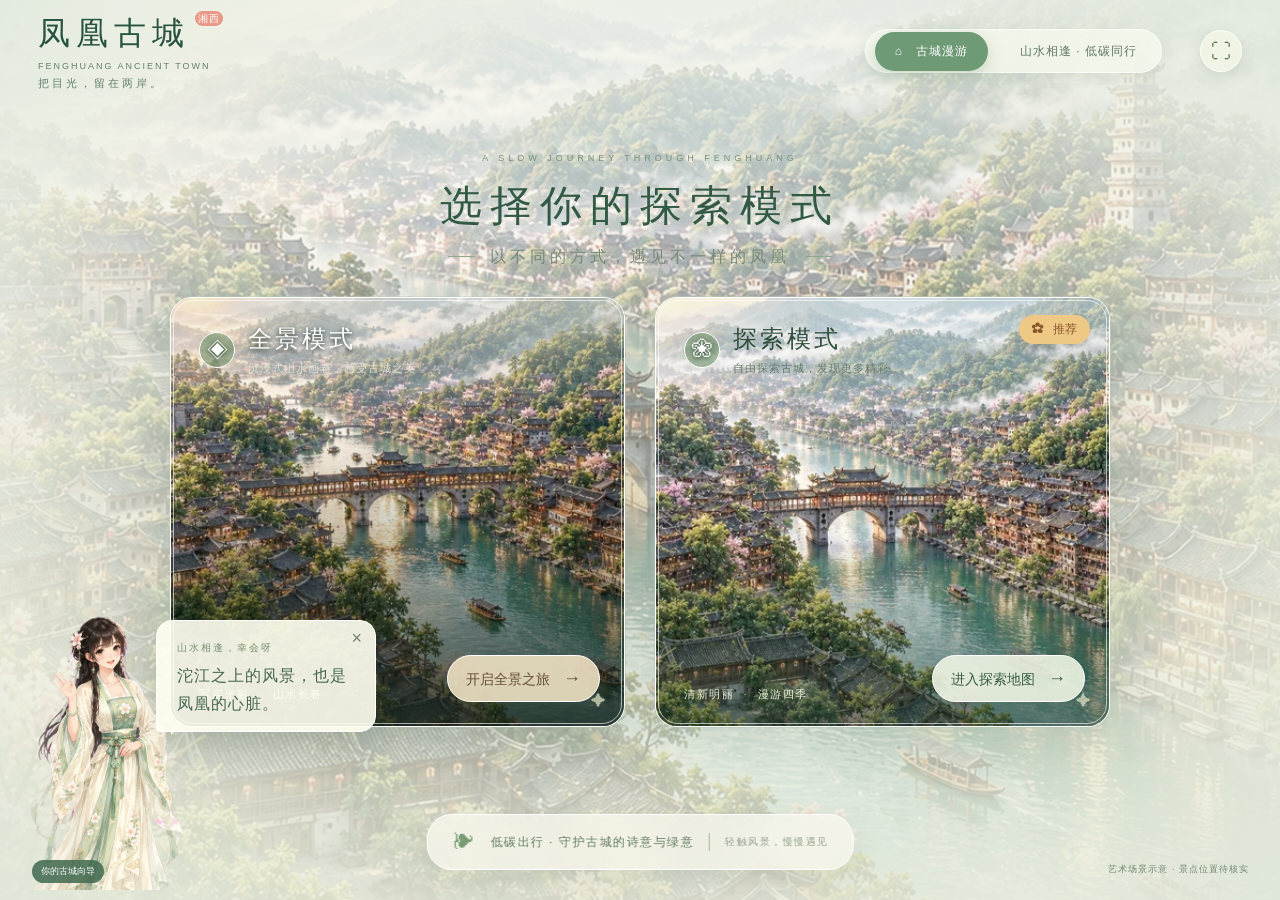
==== index.html @ 81fd4474 "Publish Fenghuang 2.5D map with refined scenes and mobile interactions" ====
<!doctype html>
<html lang="zh-CN">
<head>
  <meta charset="UTF-8">
  <meta name="viewport" content="width=device-width,initial-scale=1,viewport-fit=cover,user-scalable=yes">
  <meta name="theme-color" content="#edf0e5">
  <meta name="description" content="凤凰古城绿色数字漫游地图。沿着沱江，探索古城的风景与人文。当前为位置待核实的示意地图。">
  <title>凤凰古城 · 绿色数字漫游</title>
  <link rel="icon" href="assets/favicon.svg" type="image/svg+xml">
  <link rel="stylesheet" href="styles.css">
  <link rel="stylesheet" href="experience.css">
  <link rel="stylesheet" href="scene-upgrade.css">
  <link rel="stylesheet" href="scene-ui.css">
  <link rel="stylesheet" href="scene-refine.css">
  <link rel="stylesheet" href="bridge3d.css">
  <script defer src="data/places.js"></script>
  <script defer src="app.js"></script>
  <script defer src="scenes.js"></script>
  <script defer src="scene-assets.js"></script>
  <script defer src="scene-refinements.js"></script>
  <script defer src="exploration-scenes.js"></script>
  <script defer src="bridge3d.js"></script>
  <script defer src="experience.js"></script>
  <script defer src="scene-layers.js"></script>
  <script defer src="scene-ui.js"></script>
  <script defer src="scene-effects.js"></script>
</head>
<body data-screen="landing" data-mode="explore" data-season="spring">
  <svg class="icon-defs" xmlns="http://www.w3.org/2000/svg" aria-hidden="true"><defs>
    <symbol id="i-search" viewBox="0 0 24 24"><circle cx="10.5" cy="10.5" r="6.5"/><path d="m16 16 4.5 4.5"/></symbol>
    <symbol id="i-pin" viewBox="0 0 24 24"><path d="M19 10c0 5-7 11-7 11S5 15 5 10a7 7 0 1 1 14 0Z"/><circle cx="12" cy="10" r="2.5"/></symbol>
    <symbol id="i-map" viewBox="0 0 24 24"><path d="m3 5 6-2 6 3 6-2v15l-6 2-6-3-6 2V5Z"/><path d="M9 3v15M15 6v15"/></symbol>
    <symbol id="i-route" viewBox="0 0 24 24"><circle cx="6" cy="5" r="2"/><circle cx="18" cy="19" r="2"/><path d="M8 5h8a4 4 0 0 1 0 8H8a3 3 0 0 0 0 6h8"/></symbol>
    <symbol id="i-book" viewBox="0 0 24 24"><path d="M12 5c-3-2-6-2-9-1v15c3-1 6-1 9 1 3-2 6-2 9-1V4c-3-1-6-1-9 1Zm0 0v15"/></symbol>
    <symbol id="i-user" viewBox="0 0 24 24"><circle cx="12" cy="8" r="4"/><path d="M4 21v-2a8 8 0 0 1 16 0v2"/></symbol>
    <symbol id="i-locate" viewBox="0 0 24 24"><circle cx="12" cy="12" r="6.5"/><circle cx="12" cy="12" r="2"/><path d="M12 2v3.5M12 18.5V22M2 12h3.5M18.5 12H22"/></symbol>
    <symbol id="i-reset" viewBox="0 0 24 24"><path d="M4 10a8 8 0 1 1 1 8M4 4v6h6"/></symbol>
    <symbol id="i-arrow" viewBox="0 0 24 24"><path d="M4 12h15m-6-6 6 6-6 6"/></symbol>
    <symbol id="i-leaf" viewBox="0 0 24 24"><path d="M20 3C7 1 1 10 7 17c6 6 14 0 13-14Z"/><path d="m4 21 11-11"/></symbol>
    <symbol id="i-close" viewBox="0 0 24 24"><path d="m6 6 12 12M18 6 6 18"/></symbol>
    <symbol id="i-temple" viewBox="0 0 24 24"><path d="m3 8 9-5 9 5M4 9h16M6 10v8m6-8v8m6-8v8M3 20h18M2 7l1 2m19-2-1 2"/></symbol>
    <symbol id="i-water" viewBox="0 0 24 24"><path d="M2 7c3-4 5 4 9 0s6 4 11 0M2 12c3-4 5 4 9 0s6 4 11 0M2 17c3-4 5 4 9 0s6 4 11 0"/></symbol>
    <symbol id="i-wall" viewBox="0 0 24 24"><path d="M3 5h4v4h3V5h4v4h3V5h4v16H3V5Z"/><path d="M9 21v-5a3 3 0 0 1 6 0v5"/></symbol>
  </defs></svg>
  <section class="welcome" id="welcome" aria-labelledby="welcome-title">
    <img class="welcome-landscape" src="assets/scene-spring.webp" alt="沱江与古城山水艺术场景" fetchpriority="high">
    <div class="welcome-wash"></div><div class="petals" aria-hidden="true"><i></i><i></i><i></i><i></i><i></i><i></i></div>
    <header class="welcome-header"><a class="wordmark" href="#" aria-label="凤凰古城首页"><span>凤凰古城<i>湘西</i></span><small>FENGHUANG ANCIENT TOWN</small><em>把目光，留在两岸。</em></a><nav class="welcome-nav" aria-label="体验导航"><span class="current">⌂ &nbsp; 古城漫游</span><span>山水相逢 · 低碳同行</span></nav><button class="round-button fullscreen-button" aria-label="进入全屏" title="进入全屏">⛶</button></header>
    <div class="welcome-intro"><p class="spaced-label">A SLOW JOURNEY THROUGH FENGHUANG</p><h1 id="welcome-title">选择你的探索模式</h1><p class="welcome-subtitle"><span></span>以不同的方式，遇见不一样的凤凰<span></span></p></div>
    <div class="mode-cards">
      <button class="mode-card cinematic" data-enter-mode="panorama" aria-label="开启全景之旅，写实光影风格"><img src="assets/preview-cinematic.webp" alt="黛瓦与暖色光影中的古城全景"><span class="mode-card-shade"></span><span class="mode-top"><span class="mode-symbol">◈</span><span><b>全景模式</b><small>沉浸式山水画卷，感受古城之美</small></span></span><span class="mode-bottom"><span class="mode-tags">写实光影 <i>·</i> 山水长卷</span><span class="enter-label">开启全景之旅 <span>→</span></span></span><span class="corner-ornament" aria-hidden="true">✦</span></button>
      <button class="mode-card fresh" data-enter-mode="explore" aria-label="进入探索地图，清新明丽风格"><img src="assets/preview-spring.webp" alt="花木与碧水环绕的清新古城"><span class="mode-card-shade"></span><span class="recommended">✿ &nbsp; 推荐</span><span class="mode-top"><span class="mode-symbol">❀</span><span><b>探索模式</b><small>自由探索古城，发现更多精彩</small></span></span><span class="mode-bottom"><span class="mode-tags">清新明丽 <i>·</i> 漫游四季</span><span class="enter-label">进入探索地图 <span>→</span></span></span><span class="corner-ornament" aria-hidden="true">✦</span></button>
    </div>
    <div class="welcome-footer"><span class="footer-leaf">❧</span><span>低碳出行 · 守护古城的诗意与绿意</span><span class="footer-separator"></span><small>轻触风景，慢慢遇见</small></div>
    <p class="welcome-note">艺术场景示意 · 景点位置待核实</p><p class="rotate-hint">↻ 横屏游览，山水更开阔</p>
  </section>
  <main class="app" id="app" inert>
    <section class="map-viewport" id="map" aria-label="凤凰古城交互示意地图，可拖动及双指缩放" tabindex="0">
      <div class="map-world" id="map-world">
        <div class="scene-camera" id="scene-camera">
        <img class="map-art" id="map-art" src="assets/scene-spring.webp" width="1600" height="1000" alt="凤凰古城2.5D艺术场景，地形与景点位置待核实" draggable="false">
        <div class="scene-depth" id="scene-depth" aria-hidden="true"></div>
        <div class="scene-water" id="scene-water" aria-hidden="true" hidden><div class="water-flow"></div></div>
        <canvas id="scene-effects" class="scene-effects" width="960" height="600" aria-hidden="true"></canvas>
        <div id="scene-occlusion" class="scene-occlusion" aria-hidden="true"></div>
        <div class="map-fallback" id="map-fallback" hidden><span>凤凰古城</span><p>底图暂时无法显示，仍可选择景点了解古城。</p><button id="retry-map" type="button">重新加载底图</button></div>
        <div id="hotspots" class="hotspots"></div>
        <div id="scene-interactions" class="scene-interactions"></div>
        <span class="world-label river-label" style="left:1075px;top:860px">沱 江 <small>TUOJIANG RIVER</small></span>
        <span class="world-label town-label" style="left:590px;top:540px">凤 凰 古 城<small>FENGHUANG OLD TOWN</small></span>
        </div>
      </div>
    </section>

    <header class="header">
      <div class="identity"><span class="brand-seal" aria-hidden="true">凤<br>凰</span><div><p class="eyebrow">湘西 · 湖南 <span></span> 绿色数字漫游</p><h1>凤凰古城</h1></div><span class="edition">古城漫游<br><b>VOL. 01</b></span></div>
      <p class="literary-title">把目光，留在两岸。</p>
      <div class="search-wrap"><svg class="icon"><use href="#i-search"/></svg><input id="search" type="search" placeholder="寻找一处风景" aria-label="搜索五个景点" autocomplete="off" maxlength="40"><kbd aria-hidden="true">⌕</kbd></div>
      <div class="filters" role="group" aria-label="景点分类"><button class="filter active" data-filter="all" aria-pressed="true">全部 <span>05</span></button><button class="filter" data-filter="culture" aria-pressed="false">文化</button><button class="filter" data-filter="nature" aria-pressed="false">自然</button><button class="filter" data-filter="history" aria-pressed="false">历史</button></div>
      <div class="search-results glass" id="search-results" hidden></div>
    </header>
    <div class="scene-toolbar glass"><button id="choose-mode">‹ 选择模式</button><div class="mode-switch" role="group" aria-label="场景风格"><button data-mode="panorama" aria-pressed="false">全景</button><button data-mode="explore" class="active" aria-pressed="true">探索</button></div><span class="toolbar-line"></span><div class="season-switch" role="group" aria-label="古城四季"><button data-season="spring" class="active" aria-pressed="true"><span>❀</span>春</button><button data-season="summer" aria-pressed="false"><span>☀</span>夏</button><button data-season="autumn" aria-pressed="false"><span>❧</span>秋</button><button data-season="winter" aria-pressed="false"><span>❄</span>冬</button></div></div>
    <button class="map-fullscreen round-button fullscreen-button" aria-label="进入全屏">⛶</button>
    <div class="season-caption" id="season-caption"><span>SPRING · 春</span><b>一江春水，两岸花开。</b></div>

    <aside class="travel-note"><span class="note-line"></span><span>一座古城，一江往事。</span><small>EXPLORE AT YOUR OWN PACE</small></aside>
    <div class="map-badge glass"><span class="status-dot"></span>2.5D 古城漫游 <span class="badge-divider"></span><span>艺术示意 · 位置待核实</span></div>
    <div class="map-controls glass" aria-label="地图控制"><button id="locate" aria-label="回到初始视角" title="回到初始视角"><svg class="icon"><use href="#i-locate"/></svg></button><span class="control-divider"></span><button id="zoom-in" aria-label="放大地图" title="放大地图"><span class="plus">+</span></button><button id="zoom-out" aria-label="缩小地图" title="缩小地图"><span class="minus">−</span></button><span class="control-divider"></span><button id="reset" aria-label="复位地图" title="复位地图"><svg class="icon"><use href="#i-reset"/></svg></button></div>
    <div class="orientation" aria-hidden="true"><b>N</b><svg width="38" height="44" viewBox="0 0 38 44"><path d="m19 3 10 30-10-7-10 7Z" fill="#3d6359"/><path d="m19 3 0 23-10 7Z" fill="#a2b6a5"/></svg><span>斜俯视 · 示意</span></div>

    <section class="place-card glass" id="place-card" aria-label="景点介绍" hidden></section>
    <button class="explore-prompt glass" id="explore-prompt" hidden><span class="prompt-icon"><svg class="icon"><use href="#i-leaf"/></svg></span><span><b>沿着沱江，发现凤凰</b><small>轻触地图上的标记，开启古城漫游</small></span><svg class="icon"><use href="#i-arrow"/></svg></button>
    <div class="bottom-bar"><div class="map-caption"><span class="leaf-dot"><svg class="icon"><use href="#i-leaf"/></svg></span><span>让脚步慢下来<small>LOW-CARBON EXPLORATION</small></span></div><nav class="bottom-nav glass" aria-label="底部导航"><button class="nav-item active" aria-current="page" id="nav-map"><svg class="icon"><use href="#i-map"/></svg><span>地图</span><i></i></button><button class="nav-item" data-pending="路线" aria-label="路线，暂未开放"><svg class="icon"><use href="#i-route"/></svg><span>路线</span><small>待开放</small></button><button class="nav-item" data-pending="文化" aria-label="文化，暂未开放"><svg class="icon"><use href="#i-book"/></svg><span>文化</span><small>待开放</small></button><button class="nav-item" data-pending="我的" aria-label="我的，暂未开放"><svg class="icon"><use href="#i-user"/></svg><span>我的</span><small>待开放</small></button></nav><span class="gesture-hint" id="gesture-hint">拖动探索 · 双指缩放<small>5 处风景，等你停留</small></span></div>
    <div class="toast glass" id="toast" role="status" aria-live="polite" hidden></div>
    <dialog class="detail-dialog" id="details" aria-labelledby="detail-title"><div id="detail-content"></div><button class="dialog-close" id="close-details" aria-label="关闭详情"><svg class="icon"><use href="#i-close"/></svg></button></dialog>
    <noscript><div class="noscript">请启用 JavaScript 以拖动地图和查看景点。当前底图为位置待核实的示意地图。</div></noscript>
  </main>
  <aside class="guide-companion" id="guide-companion" aria-label="古城导览角色"><button class="guide-character" id="guide-character" aria-label="向导招手，重看景点介绍"><img src="assets/guide.webp" alt="身穿浅绿衣裙的古城导览角色"><img class="guide-arm" src="assets/guide-arm.webp" alt="" aria-hidden="true"><span class="guide-name">你的古城向导</span></button><div class="guide-bubble" id="guide-bubble"><button id="guide-close" aria-label="收起导览文字">×</button><span class="guide-kicker">山水相逢，幸会呀</span><p id="guide-text" aria-live="polite">选一种喜欢的风景，<br>我们一起，慢慢走进凤凰。</p></div></aside>
  <section class="bridge-view" id="bridge-view" hidden aria-label="虹桥3D深入探索"><div id="bridge-canvas"></div><div class="bridge-vignette"></div><header class="bridge-header"><button id="bridge-back" class="glass">← 返回地图</button><div><h1>虹桥</h1><p>沱江之上的风景，也是凤凰的心脏。</p></div><button class="round-button fullscreen-button" aria-label="进入全屏">⛶</button></header><div class="time-switch glass" aria-label="虹桥时光切换"><button data-time="dawn" aria-pressed="false">◒<span>清晨</span></button><button data-time="day" class="active" aria-pressed="true">☀<span>白天</span></button><button data-time="dusk" aria-pressed="false">◓<span>黄昏</span></button><button data-time="night" aria-pressed="false">☾<span>夜晚</span></button></div><div class="bridge-location"><span>HONGQIAO · IMMERSIVE JOURNEY</span><h2 id="bridge-location-title">临水望虹桥</h2><p id="bridge-location-desc">把脚步放慢，让一江风景靠近。</p></div><div class="bridge-help glass"><span>单指转动视角 · 双指拉近</span><small>外观样段 · 非实测复原</small></div><nav class="bridge-stops glass" aria-label="虹桥观察位置"><button data-stop="bank" class="active" aria-pressed="true"><small>01</small>河岸</button><span>—</span><button data-stop="entrance" aria-pressed="false"><small>02</small>桥头</button><span>—</span><button data-stop="detail" aria-pressed="false"><small>03</small>廊窗</button><button data-stop="arch" aria-pressed="false"><small>04</small>桥下</button><button data-stop="deck" aria-pressed="false"><small>05</small>桥上</button><button id="bridge-reset" aria-label="复位3D视角">↺</button></nav><p id="bridge-asset-note" class="bridge-asset-note" hidden>部分材质暂未加载，已显示基础外观。</p><div class="bridge-loading glass" id="bridge-loading" role="status">正在走近虹桥…</div><div class="bridge-error glass" id="bridge-error" hidden><h2>暂时无法打开3D场景</h2><p id="bridge-error-message">可返回地图继续漫游，或重新加载场景。</p><button id="bridge-retry">重新加载</button><button id="bridge-error-back">返回地图</button></div></section>
  <div class="scene-loading" id="scene-loading" hidden role="status">正在铺开这一季的山水…</div>
</body>
</html>
---- styles.css ----
@charset "UTF-8";
:root{--ink:#254d40;--muted:#748277;--green:#375d49;--paper:#f4f4ea;--line:rgba(58,84,60,.13);--shadow:0 12px 40px #31483112;--safe-bottom:env(safe-area-inset-bottom,0px)}
*{box-sizing:border-box}html,body{margin:0;width:100%;height:100%;overflow:hidden;overscroll-behavior:none}body{font-family:"PingFang SC","Microsoft YaHei",sans-serif;color:var(--ink);background:#e5eadc;-webkit-tap-highlight-color:transparent}button,input{font:inherit}button{cursor:pointer;color:inherit}button:disabled{cursor:default;opacity:.35}button:focus-visible,input:focus-visible,[tabindex]:focus-visible{outline:2px solid #476f50;outline-offset:4px}button{border:0}button:active{transform:translateY(1px)}[hidden]{display:none!important}.icon-defs{position:absolute;width:0;height:0;overflow:hidden}.icon{width:22px;height:22px;fill:none;stroke:currentColor;stroke-width:1.6;stroke-linecap:round;stroke-linejoin:round;flex-shrink:0}.app{height:100%;height:100dvh;position:relative;isolation:isolate;overflow:hidden}.glass{background:rgba(253,253,245,.86);border:1px solid #ffffffcf;box-shadow:var(--shadow);backdrop-filter:blur(18px);-webkit-backdrop-filter:blur(18px)}
.map-viewport{position:absolute;inset:0;overflow:hidden;touch-action:none;cursor:grab;user-select:none;-webkit-user-select:none;background:radial-gradient(ellipse at 65% 40%,#dde8d7,#e7ebdc 80%)}.map-viewport.dragging{cursor:grabbing}.map-viewport:after{content:"";position:absolute;inset:0;pointer-events:none;background:linear-gradient(90deg,#f2f4eac9 0%,#f1f3e640 24%,transparent 43%),linear-gradient(0deg,#e9eee0aa,transparent 24%,transparent 88%,#eef0e650)}.map-world{position:absolute;left:0;top:0;width:1600px;height:1000px;transform-origin:0 0;will-change:transform}.map-art{position:absolute;inset:0;width:1600px;height:1000px;object-fit:cover;pointer-events:none;user-select:none}.map-fallback{position:absolute;inset:0;background:#d9e3d2;display:flex;align-items:center;justify-content:center;flex-direction:column;background-image:repeating-linear-gradient(35deg,transparent,transparent 60px,#9db8a226 61px,#9db8a226 62px)}.map-fallback>span{font-family:serif;font-size:54px}.map-fallback p{font-size:18px}.map-fallback button{padding:16px 24px;border-radius:8px;background:#f8f8ed}.hotspots{position:absolute;inset:0;pointer-events:none}.hotspot{position:absolute;display:flex;align-items:center;gap:8px;padding:0;background:none;white-space:nowrap;pointer-events:auto;transform:translate(-22px,-52px) scale(var(--inverse-scale,1));transform-origin:22px 52px;z-index:2;min-height:48px;touch-action:none}.hotspot:active{transform:translate(-22px,-52px) scale(var(--inverse-scale,1))}.pin-icon{display:grid;place-items:center;width:44px;height:44px;background:#fbfcf1;border:1px solid #fff;border-radius:15px 15px 15px 3px;box-shadow:0 5px 15px #354a3d29;transform:rotate(-45deg);transition:background .2s,color .2s}.pin-icon>.icon{transform:rotate(45deg);width:23px;height:23px}.pin-label{padding:8px 12px;background:#fafbefed;border:1px solid white;border-radius:8px;box-shadow:0 4px 16px #354a3d16;font-size:13px;letter-spacing:1px;font-weight:500}.hotspot.selected{z-index:5}.hotspot.selected .pin-icon{color:#fff;background:#375d49;border-color:#375d49}.hotspot.selected .pin-label{color:#fff;background:#375d49;border-color:#375d49}.hotspot.selected:before{content:"";position:absolute;width:54px;height:18px;border:1px solid #53785577;border-radius:50%;left:-5px;top:45px;animation:pin-breathe 3.5s ease-in-out infinite}.world-label{position:absolute;pointer-events:none;color:#667d67;font-family:"STSong","SimSun",serif;font-size:26px;letter-spacing:10px;text-shadow:0 1px 6px #f7f7e1}.world-label small{display:block;font:8px/2 sans-serif;letter-spacing:3px}.river-label{transform:rotate(28deg);color:#3b7f75}.town-label{opacity:.6;font-size:21px}
.header{position:absolute;z-index:10;left:42px;top:34px;width:330px;pointer-events:none}.header>*{pointer-events:auto}.identity{display:flex;align-items:center;gap:13px}.brand-seal{width:35px;height:45px;border:1px solid #748466;border-radius:3px;display:grid;place-content:center;font-family:serif;font-size:15px;line-height:18px;color:#637557;transform:rotate(-4deg)}.eyebrow{margin:0 0 6px;font-size:10px;letter-spacing:2px;color:#6c7b64;display:flex;align-items:center;gap:8px}.eyebrow>span{width:3px;height:3px;background:#89997c;border-radius:50%}h1{margin:0;font-family:"STSong","Songti SC","SimSun",serif;font-size:34px;font-weight:500;letter-spacing:7px}.edition{margin-left:auto;border-left:1px solid #91a38755;padding-left:13px;font-size:9px;line-height:1.9;color:#7c8c71;letter-spacing:2px}.edition b{font-size:8px;font-weight:500;letter-spacing:1.5px}.literary-title{font-family:"STSong","Songti SC","SimSun",serif;font-size:25px;font-weight:400;letter-spacing:3px;margin:28px 0 25px;color:#4f6650}.search-wrap{height:48px;border:1px solid #fff;background:#fffff7c9;border-radius:12px;box-shadow:0 4px 20px #4c5d3a06;display:flex;align-items:center;padding:0 15px;gap:11px;backdrop-filter:blur(12px)}.search-wrap .icon{width:18px;height:18px;color:#778770}.search-wrap input{width:100%;border:0;outline:none;background:transparent;color:var(--ink);font-size:12px;min-width:0}.search-wrap input::placeholder{color:#8c9684;letter-spacing:1px}.search-wrap kbd{font-size:19px;color:#9ca68f;font-family:inherit}.filters{display:flex;gap:7px;margin-top:13px}.filter{border-radius:22px;padding:10px 19px;min-height:40px;font-size:12px;background:#fcfdf182;border:1px solid #ffffff9c;letter-spacing:1px;transition:background .2s}.filter span{font-size:9px;opacity:.65;margin-left:4px}.filter.active{background:#3f624b;color:#fff;border-color:#3f624b;box-shadow:0 3px 12px #48624b1f}.search-results{margin-top:12px;padding:8px;border-radius:12px}.search-result{background:none;display:flex;justify-content:space-between;align-items:center;width:100%;min-height:46px;padding:10px;border-radius:7px;text-align:left;font-size:13px}.search-result:hover{background:#dce7d59c}.search-result small{font-size:10px;color:#899280}.no-results{font-size:12px;line-height:1.8;padding:8px;color:#75816d}
.travel-note{position:absolute;right:40px;top:40px;display:flex;flex-direction:column;align-items:flex-end;gap:8px;color:#63775a;font-family:serif;font-size:15px;letter-spacing:3px}.travel-note small{font:8px sans-serif;letter-spacing:2px;opacity:.65}.note-line{width:36px;height:1px;background:#829776;margin-bottom:7px}.map-badge{position:absolute;top:34px;left:50%;transform:translateX(-50%);display:flex;align-items:center;gap:9px;border-radius:30px;padding:10px 15px;font-size:10px;white-space:nowrap;color:#62745b;letter-spacing:.6px;pointer-events:none}.status-dot{width:5px;height:5px;border-radius:50%;background:#6e9271}.badge-divider{height:10px;width:1px;background:#a3af9577}.map-badge>span:last-child{font-size:9px;color:#8a957d}.map-controls{position:absolute;z-index:8;right:33px;top:44%;display:flex;flex-direction:column;padding:5px;border-radius:15px;gap:2px}.map-controls button{width:44px;height:44px;display:grid;place-items:center;background:transparent;border-radius:9px}.map-controls button:hover{background:#e0e8d699}.control-divider{height:1px;margin:3px 9px;background:var(--line)}.plus,.minus{font-size:26px;font-weight:300;line-height:1}.orientation{position:absolute;right:40px;bottom:142px;display:flex;align-items:center;flex-direction:column;color:#5b785c;gap:3px;pointer-events:none}.orientation b{font-size:10px;font-weight:500}.orientation span{font-size:9px;letter-spacing:1px;margin-top:5px;opacity:.75}
.place-card{position:absolute;z-index:9;left:42px;bottom:133px;width:350px;border-radius:18px;padding:10px;animation:card-in .25s ease-out}.card-visual{position:relative;height:133px;border-radius:11px;overflow:hidden;background:#d5dfc6}.card-visual img{width:100%;height:100%;object-fit:cover;display:block}.card-visual:after{content:"";position:absolute;inset:0;background:linear-gradient(transparent 50%,#243c2329)}.image-tag{position:absolute;left:10px;top:10px;padding:5px 8px;background:#fafbf1de;backdrop-filter:blur(8px);border-radius:5px;font-size:8px;letter-spacing:1px;color:#607053;z-index:1}.card-index{position:absolute;left:13px;bottom:10px;color:#fff;font-size:9px;letter-spacing:2px;z-index:1;text-shadow:0 1px 5px #234}.close-card{position:absolute;right:8px;top:8px;width:36px;height:36px;border-radius:50%;background:#fffff4d6;display:grid;place-items:center;z-index:2}.close-card .icon{width:16px;height:16px}.card-body{padding:15px 10px 9px}.card-heading{display:flex;justify-content:space-between;align-items:center;gap:10px}.card-heading h2{font-family:"STSong","Songti SC","SimSun",serif;font-size:25px;font-weight:500;margin:0;letter-spacing:3px}.category-tag{font-size:10px;border:1px solid #aaba9959;color:#7b8e6d;border-radius:5px;padding:4px 7px;white-space:nowrap}.card-description{font-size:11px;line-height:1.9;letter-spacing:.4px;color:#7c8772;margin:11px 0 16px}.card-actions{display:flex;gap:9px}.detail-button{background:#3d604a;color:#fff;display:flex;align-items:center;justify-content:center;gap:25px;min-height:43px;border-radius:9px;font-size:11px;letter-spacing:2px;flex:1}.detail-button .icon{width:16px;height:16px}.explore-button{background:#eff2e6;border:1px solid #dce3d0;border-radius:9px;padding:0 13px;font-size:11px;letter-spacing:1px;min-height:43px}.explore-button small{font:8px sans-serif;display:block;color:#88977a;margin-top:2px;letter-spacing:1px}.card-foot{display:flex;align-items:center;justify-content:space-between;color:#96a089;font-size:8px;letter-spacing:1px;margin-top:13px}.card-foot .icon{width:11px;height:11px;margin-right:4px;vertical-align:-2px}.explore-prompt{position:absolute;left:42px;bottom:142px;border-radius:14px;display:flex;align-items:center;gap:14px;padding:18px 20px;text-align:left}.prompt-icon{background:#e0e8d7;width:40px;height:40px;border-radius:12px;display:grid;place-items:center}.explore-prompt b{font-family:serif;font-size:17px;font-weight:500;letter-spacing:1px}.explore-prompt small{display:block;margin-top:7px;font-size:9px;color:#8a967c}.explore-prompt>.icon{width:17px;margin-left:15px}
.bottom-bar{position:absolute;bottom:26px;left:42px;right:40px;display:flex;align-items:center;justify-content:space-between;pointer-events:none}.bottom-bar>*{pointer-events:auto}.map-caption{display:flex;align-items:center;gap:10px;font-family:serif;font-size:12px;letter-spacing:2px;color:#6f8360}.leaf-dot{width:32px;height:32px;border:1px solid #93a58170;border-radius:50%;display:grid;place-items:center}.leaf-dot .icon{width:17px;height:17px}.map-caption small{display:block;font:7px sans-serif;letter-spacing:1.2px;margin-top:6px;color:#8f9e81}.bottom-nav{display:flex;align-items:center;padding:7px 16px;border-radius:21px;gap:12px;position:absolute;left:50%;transform:translateX(-50%);bottom:0}.nav-item{position:relative;min-width:64px;height:57px;display:flex;flex-direction:column;align-items:center;justify-content:center;gap:5px;background:none;color:#8e9b81;font-size:10px}.nav-item .icon{width:21px;height:21px}.nav-item.active{color:#365b41;background:#e4ebdc;border-radius:13px}.nav-item.active i{width:3px;height:3px;border-radius:50%;background:#537348;position:absolute;bottom:2px}.nav-item small{position:absolute;top:0;right:-3px;font-size:6px;color:#8d9c7b;background:#f2f4e7;padding:2px 3px;border-radius:3px}.gesture-hint{color:#7e8e71;font-size:10px;letter-spacing:1px;text-align:right}.gesture-hint small{display:block;font-size:8px;opacity:.65;letter-spacing:1.5px;margin-top:8px}.toast{position:absolute;z-index:30;left:50%;bottom:115px;transform:translateX(-50%);padding:13px 20px;border-radius:12px;max-width:90%;width:max-content;font-size:12px;text-align:center;line-height:1.8}.detail-dialog{width:min(440px,calc(100% - 36px));max-height:80vh;border:1px solid #fff;border-radius:22px;background:#f8f9ee;padding:0;box-shadow:0 24px 100px #233f3d40;color:var(--ink);overflow-y:auto}.detail-dialog::backdrop{background:#233b3266;backdrop-filter:blur(5px)}.dialog-close{position:absolute;top:12px;right:12px;width:40px;height:40px;border-radius:50%;background:#fffff4db;display:grid;place-items:center}.detail-image{width:100%;height:210px;object-fit:cover;background:#dbe5ce}.detail-copy{padding:25px 28px}.detail-copy h2{font:30px serif;letter-spacing:3px;margin:0 0 15px}.detail-copy p{font-size:13px;line-height:2;color:#6f7e68}.detail-copy .detail-quote{font:18px/1.9 serif;color:#456149}.detail-notice{padding:13px;background:#eaf0df;border-radius:9px;font-size:11px!important}.noscript{position:absolute;bottom:120px;left:15px;right:15px;background:#fff;padding:20px}
@keyframes pin-breathe{0%,100%{opacity:.3;transform:scale(.9)}50%{opacity:.65;transform:scale(1.12)}}@keyframes card-in{from{opacity:0;translate:0 10px}to{opacity:1;translate:0 0}}
@media(min-width:1450px){.header{left:54px;top:45px}.place-card,.explore-prompt{left:54px;bottom:145px}.literary-title{font-size:29px}.travel-note{right:50px;top:50px}.map-badge{top:45px}}
@media(max-width:900px) and (min-width:601px){.travel-note{display:none}.map-badge{left:auto;right:25px;transform:none;top:30px}.map-badge>span:last-child,.badge-divider{display:none}.header{left:25px;width:300px}.place-card,.explore-prompt{left:25px;width:320px}.bottom-bar{left:25px;right:25px}.map-caption{display:none}.bottom-nav{position:relative;left:0;transform:none}.map-controls{right:22px}.orientation{right:26px}}
@media(max-width:600px){.header{left:20px;right:20px;top:calc(19px + env(safe-area-inset-top,0px));width:auto}.identity{gap:10px}.brand-seal{width:28px;height:35px;font-size:12px;line-height:14px}h1{font-size:26px;letter-spacing:5px}.eyebrow{font-size:8px;letter-spacing:1.5px;margin-bottom:5px}.edition{font-size:8px;padding-left:10px;line-height:1.8}.edition b{font-size:7px}.literary-title{font-size:23px;letter-spacing:2px;margin:17px 0 17px}.search-wrap{height:44px;border-radius:11px;max-width:none}.search-wrap input{font-size:12px}.filters{gap:8px;margin-top:11px}.filter{padding:9px 17px;min-height:40px;font-size:11px}.travel-note{display:none}.map-badge{left:20px;top:auto;bottom:calc(102px + var(--safe-bottom));transform:none;padding:7px 10px;font-size:8px;gap:6px;max-width:calc(100% - 90px)}.map-badge>span:last-child{font-size:8px}.map-controls{right:16px;top:calc(50% - 32px);border-radius:13px;padding:3px}.map-controls button{width:42px;height:42px}.map-controls .icon{width:20px;height:20px}.control-divider{margin:1px 8px}.orientation{right:24px;bottom:calc(113px + var(--safe-bottom));gap:0}.orientation svg{width:27px;height:31px}.orientation span{font-size:7px;margin-top:3px}.orientation b{font-size:8px}.map-viewport:after{background:linear-gradient(180deg,#f2f4e8f5 0%,#f0f3e4e6 17%,#edf0e560 30%,transparent 45%,transparent 70%,#e9efdfa1 90%)}.place-card{left:16px;right:16px;bottom:calc(142px + var(--safe-bottom));width:auto;border-radius:16px;padding:8px;display:grid;grid-template-columns:92px minmax(0,1fr);gap:0;box-shadow:0 8px 35px #3d563921}.card-visual{height:100%;min-height:154px;border-radius:10px}.card-visual img{object-fit:cover;object-position:50% 50%}.image-tag{left:6px;top:6px;font-size:7px;padding:4px 5px;letter-spacing:0}.card-index{left:7px;font-size:7px;letter-spacing:1px;bottom:8px}.close-card{width:28px;height:28px;top:7px;right:7px}.card-body{padding:5px 7px 5px 14px;min-width:0}.card-heading{padding-right:20px;gap:6px}.card-heading h2{font-size:23px;letter-spacing:2px}.category-tag{font-size:8px;padding:3px 5px;letter-spacing:0}.card-description{font-size:10px;line-height:1.9;letter-spacing:0;margin:9px 0 11px}.card-actions{gap:6px}.detail-button{font-size:10px;letter-spacing:1px;gap:9px;min-height:40px}.detail-button .icon{width:13px;height:13px}.explore-button{font-size:9px;padding:0 8px;letter-spacing:0;min-height:40px}.explore-button small{font-size:6px;margin-top:3px}.card-foot{font-size:7px;letter-spacing:0;margin-top:9px}.card-foot>span:last-child{display:none}.explore-prompt{left:16px;right:16px;bottom:calc(146px + var(--safe-bottom));width:auto;padding:15px;border-radius:13px;gap:11px}.explore-prompt b{font-size:16px}.explore-prompt small{font-size:8px}.explore-prompt>.icon{margin-left:auto}.bottom-bar{bottom:0;left:0;right:0;height:calc(88px + var(--safe-bottom));background:linear-gradient(#f3f5eaaa,#f5f6ec);border-top:1px solid #ffffffa6;display:flex;justify-content:center;padding-bottom:var(--safe-bottom)}.bottom-nav{position:relative;left:0;bottom:0;transform:none;padding:0 12px;gap:18px;border-radius:0;background:none;backdrop-filter:none;-webkit-backdrop-filter:none;border:0;box-shadow:none;width:100%;justify-content:space-around}.nav-item{height:62px;min-width:56px;font-size:10px;gap:5px}.nav-item.active{background:#e4eadbd1}.nav-item small{right:0;top:2px;font-size:6px}.map-caption,.gesture-hint{display:none}.toast{bottom:calc(95px + var(--safe-bottom));font-size:11px}.world-label{font-size:22px}.town-label{font-size:20px}.search-results{max-height:220px;overflow:auto}.detail-image{height:180px}.detail-copy{padding:22px}.detail-copy h2{font-size:26px}}
@media(max-height:700px) and (max-width:600px){.header{top:12px}.literary-title{font-size:20px;margin:11px 0 12px}.filters{margin-top:8px}.map-controls{top:38%}.place-card{bottom:calc(126px + var(--safe-bottom))}.card-visual{min-height:139px}.card-description{margin:6px 0 8px}.card-foot{margin-top:7px}.bottom-bar{height:calc(76px + var(--safe-bottom))}.map-badge{bottom:calc(86px + var(--safe-bottom))}.orientation{bottom:calc(96px + var(--safe-bottom))}}
@media(prefers-reduced-motion:reduce){*,*:before,*:after{animation:none!important;transition:none!important;scroll-behavior:auto!important}}
.hotspot{width:44px}.pin-label{position:absolute;left:52px}.hotspot.label-left .pin-label{left:auto;right:52px}.dialog-fallback{position:fixed;inset:0;margin:auto;z-index:50;box-shadow:0 0 0 100vmax #233b3266}
@media(max-width:600px){.map-controls{top:240px}.pin-label{font-size:11px;padding:7px 9px;letter-spacing:.4px}}
@media(max-height:700px) and (max-width:600px){.map-controls{top:185px}}
@media(max-width:360px){.filter{padding:9px 13px}.filters{gap:6px}.card-heading h2{font-size:18px;letter-spacing:1px}.card-heading{gap:4px}.card-body{padding-left:10px}.explore-button{padding:0 5px}.detail-button{gap:3px}.category-tag{font-size:7px}.card-foot{font-size:6px}}
@media(max-height:520px) and (min-width:601px){.header{left:20px;top:16px;width:260px}h1{font-size:26px}.brand-seal{height:36px;width:28px;font-size:12px;line-height:14px}.eyebrow{font-size:8px}.edition{display:none}.literary-title{font-size:20px;margin:11px 0 12px}.search-wrap{height:42px}.filters{gap:6px;margin-top:8px}.filter{padding:8px 13px;min-height:36px;font-size:10px}.travel-note,.orientation,.map-caption,.gesture-hint{display:none}.map-badge{top:18px;right:20px;left:auto;transform:none}.map-controls{right:16px;top:90px}.place-card{left:auto;right:84px;bottom:95px;width:300px;display:grid;grid-template-columns:78px minmax(0,1fr);padding:8px}.card-visual{height:100%;min-height:132px}.card-body{padding:3px 6px 3px 12px}.card-heading h2{font-size:21px}.card-description{font-size:10px;margin:8px 0 11px}.card-foot{font-size:7px;margin-top:10px}.card-foot>span:last-child{display:none}.card-index{font-size:7px;left:6px}.image-tag{font-size:6px;left:4px;top:5px;padding:4px}.close-card{width:28px;height:28px}.card-heading{padding-right:17px;gap:5px}.category-tag{font-size:8px}.detail-button{min-height:38px;gap:8px;font-size:10px}.explore-button{min-height:38px;font-size:9px;padding:0 6px}.explore-button small{font-size:6px}.bottom-bar{left:20px;right:20px;bottom:12px}.bottom-nav{position:absolute;left:50%;transform:translateX(-50%);padding:4px 12px}.nav-item{height:50px}.explore-prompt{left:auto;right:84px;bottom:100px;padding:14px;width:300px}.toast{bottom:78px}}
.close-card:before{content:"";position:absolute;inset:-8px;border-radius:50%}
button,input{touch-action:manipulation}.hotspot{touch-action:none}
@media(max-width:600px){.filter{min-height:44px}}
@media(max-height:620px) and (max-width:600px){.header{top:10px}.literary-title{font-size:18px;margin:9px 0 11px}.search-wrap{height:40px}.filters{margin-top:7px}.filter{min-height:36px;padding-top:7px;padding-bottom:7px}.map-controls{top:182px;display:grid;grid-template-columns:repeat(2,44px);gap:2px;padding:3px}.map-controls button{width:44px;height:44px}.map-controls .control-divider{display:none}.card-visual{min-height:126px}.card-description{font-size:9px;line-height:1.7;margin:6px 0 8px}.card-body{padding-top:3px;padding-bottom:3px}.card-foot{margin-top:7px}.card-heading h2{font-size:18px}.category-tag{font-size:7px}}
@media(max-height:620px) and (max-width:600px){.search-wrap{width:calc(100% - 64px)}.filters{gap:5px}.filter{padding-left:10px;padding-right:10px}.map-controls{top:82px;display:flex;flex-direction:column}.map-controls button{width:42px;height:42px}.map-controls .control-divider{display:block}}
@media(max-width:600px){.hotspot.label-left .pin-label{right:8px;top:-32px}}
@media(max-width:360px){.hotspot:not(.selected) .pin-label{display:none}}
@media(min-width:601px) and (max-width:900px){.map-badge>span:last-child{display:inline}.map-badge .badge-divider{display:block}}
---- experience.css ----
/* Second-stage experience layer. Existing map CSS remains the base fallback. */
:root{--sage:#dcebd4;--deep:#275342;--gold:#e8cf8b;--glass-dark:#1b342dbd}
body[data-screen="landing"]{background:#dce8d5;overflow:hidden}
body[data-screen="map"] .welcome{display:none}body[data-screen="bridge"] .welcome,body[data-screen="bridge"] .app,body[data-screen="bridge"] .guide-companion{display:none!important}
.welcome{position:fixed;z-index:100;inset:0;overflow:hidden;background:#dbe8d7;color:#315640;display:grid;place-items:center;isolation:isolate}.welcome-landscape{position:absolute;inset:0;width:100%;height:100%;object-fit:cover;object-position:center 48%;filter:saturate(.96) contrast(.98);z-index:-3}.welcome-wash{position:absolute;inset:0;z-index:-2;background:linear-gradient(180deg,#f7f8eed9 0%,#f7f7ec6b 26%,#eff2e090 68%,#eef0dfdc 100%),linear-gradient(90deg,#f2f2e7bd,transparent 27%,transparent 73%,#eef0e5a8)}.welcome:after{content:"";position:absolute;inset:0;z-index:-1;background:radial-gradient(ellipse at 50% 54%,transparent 32%,#e6ebdd43 72%,#d8e4d8aa);pointer-events:none}.welcome-header{position:absolute;top:24px;left:38px;right:38px;height:54px;display:flex;align-items:center;gap:30px}.wordmark{display:flex;flex-direction:column;text-decoration:none;color:#285341;line-height:1}.wordmark span{font:32px "STSong","Songti SC",serif;letter-spacing:6px;white-space:nowrap}.wordmark span i{font:10px sans-serif;letter-spacing:1px;font-style:normal;vertical-align:top;margin-left:5px;background:#e99888;color:#fff;border-radius:8px;padding:2px 3px}.wordmark small{font:9px sans-serif;letter-spacing:2px;color:#63806b;margin:5px 0}.wordmark em{font:11px serif;letter-spacing:3px;font-style:normal;color:#61806c}.welcome-nav{height:44px;margin-left:auto;margin-right:8px;display:flex;align-items:center;gap:28px;padding:0 24px;border:1px solid #fff9;border-radius:26px;background:#fbfef2a6;box-shadow:0 5px 22px #5774551a;backdrop-filter:blur(14px);font-size:12px;color:#627868;letter-spacing:1px}.welcome-nav .current{padding:11px 20px;margin-left:-15px;margin-right:4px;border-radius:22px;color:#fff;background:#6f9a76;box-shadow:0 5px 17px #517a5c42}.round-button{border:1px solid #ffffffb8;width:42px;height:42px;border-radius:50%;background:#f4f7e7bd;color:#537158;box-shadow:0 5px 16px #46654821;font-size:20px;display:grid;place-items:center}.fullscreen-button{margin-left:0}.welcome-intro{position:absolute;top:17%;text-align:center}.spaced-label{font:9px sans-serif;letter-spacing:4px;color:#7a917b;margin:0 0 15px}.welcome-intro h1{font:42px "STSong","Songti SC",serif;letter-spacing:8px;font-weight:500;margin:0;color:#315943;text-shadow:0 2px 15px #fff}.welcome-subtitle{font:16px serif;letter-spacing:4px;color:#758a76;margin:13px 0}.welcome-subtitle span{display:inline-block;width:27px;height:1px;background:#91a88e;margin:0 15px 5px}.mode-cards{position:absolute;top:33%;left:50%;transform:translateX(-50%);display:flex;gap:30px;width:min(940px,80vw);height:min(430px,51vh)}.mode-card{position:relative;overflow:hidden;isolation:isolate;flex:1;border:1px solid #fff;background:#e8eddf66;border-radius:22px;box-shadow:0 16px 55px #4a69522b,0 0 0 1px #c2d2bd70;cursor:pointer;color:#365945;text-align:left;padding:0;transition:transform .35s,box-shadow .35s,filter .35s}.mode-card:before{content:"";position:absolute;inset:2px;border:1px solid #ffffff9e;border-radius:20px;z-index:4;pointer-events:none}.mode-card:hover,.mode-card:focus-visible{transform:translateY(-8px);box-shadow:0 20px 65px #3e684b3d,0 0 34px #ecf6c877}.mode-card:focus-visible{outline:2px solid #4f815f;outline-offset:5px}.mode-card img{position:absolute;inset:0;width:100%;height:100%;object-fit:cover;object-position:center;z-index:-2;transition:transform .8s}.mode-card:hover img{transform:scale(1.04)}.mode-card-shade{position:absolute;inset:0;background:linear-gradient(180deg,#eef4eb85 0%,transparent 34%,transparent 54%,#253e2e9c 100%);z-index:-1}.cinematic .mode-card-shade{background:linear-gradient(180deg,#eae8d898 0%,transparent 28%,#18251c4a 64%,#18241bd0 100%)}.mode-top{position:absolute;z-index:2;left:28px;top:25px;display:flex;gap:13px;align-items:center}.mode-symbol{width:36px;height:36px;border:1px solid #fff;border-radius:50%;display:grid;place-items:center;font-size:21px;color:#fff;background:#70926c99;text-shadow:0 1px 5px #243d29}.mode-top b{display:block;font:24px serif;letter-spacing:3px;color:#304e3b}.cinematic .mode-top b{color:#fff;text-shadow:0 2px 5px #14251b}.mode-top small{display:block;font-size:11px;margin-top:6px;letter-spacing:1px;color:#637a68}.cinematic .mode-top small{color:#dce2d4}.recommended{position:absolute;right:19px;top:17px;background:#eec885;color:#8a572c;border-radius:20px;padding:6px 13px;font:12px serif;box-shadow:0 2px 8px #7e5b2d25}.mode-bottom{position:absolute;z-index:2;left:28px;right:24px;bottom:24px;display:flex;align-items:end;justify-content:space-between;gap:12px}.mode-tags{font:11px sans-serif;letter-spacing:1.5px;color:#ebf0dd}.mode-tags i{font-style:normal;color:#b5cca8;margin:0 5px}.enter-label{white-space:nowrap;border:1px solid #fff;border-radius:24px;padding:12px 18px;background:#eef4e3e5;color:#3a5c42;font:14px serif;box-shadow:0 5px 16px #2f523527}.cinematic .enter-label{background:#ecdec0e8;color:#674f35}.enter-label span{font-size:18px;margin-left:10px}.corner-ornament{position:absolute;right:18px;bottom:17px;color:#e6e7ca;font-size:15px;opacity:.75}.welcome-footer{position:absolute;left:50%;transform:translateX(-50%);bottom:30px;display:flex;align-items:center;gap:15px;padding:14px 24px;border:1px solid #fff;border-radius:25px;background:#f9f9edbb;box-shadow:0 8px 28px #526c4a21;color:#5f795e;font-size:12px;letter-spacing:1.5px;white-space:nowrap;backdrop-filter:blur(13px)}.footer-leaf{font-size:22px;color:#799c75}.footer-separator{height:18px;width:1px;background:#a7b89b}.welcome-footer small{font-size:10px;color:#93a38d}.welcome-note{position:absolute;right:31px;bottom:24px;margin:0;color:#718671;font-size:9px;letter-spacing:1px}.rotate-hint{display:none}.app{transition:opacity .45s}.app[hidden],.guide-companion[hidden]{display:none!important}.scene-toolbar{position:absolute;z-index:12;left:50%;top:25px;transform:translateX(-50%);display:flex;align-items:center;gap:10px;padding:7px 11px;border-radius:25px;color:#55715a;font-size:11px;white-space:nowrap}.scene-toolbar button{border:0;background:transparent;border-radius:20px;padding:9px 12px;color:inherit;font-size:11px;cursor:pointer}.scene-toolbar>button:first-child{color:#678066}.mode-switch{display:flex;padding:2px;background:#d7e2d0a6;border-radius:20px}.mode-switch button.active{color:#fff;background:#4d7559;box-shadow:0 2px 8px #42674b42}.toolbar-line{width:1px;height:21px;background:#aebca671}.season-switch{display:flex;gap:3px}.season-switch button{min-width:45px}.season-switch button span{font-size:16px;display:inline-block;margin-right:4px;vertical-align:-1px}.season-switch button.active{color:#fff;background:#6b9270;box-shadow:0 2px 9px #4d795343}.map-fullscreen{position:absolute;z-index:12;top:29px;right:26px}.season-caption{position:absolute;z-index:8;right:28px;top:94px;color:#577257;text-align:right;text-shadow:0 1px 6px #f1f5e6}.season-caption span{display:block;font:9px sans-serif;letter-spacing:2px}.season-caption b{font:16px serif;letter-spacing:2px;font-weight:400}.guide-companion{position:absolute;z-index:16;bottom:20px;left:26px;width:290px;pointer-events:none}.guide-character{position:absolute;bottom:-10px;left:0;width:155px;height:250px;background:transparent;border:0;pointer-events:auto;cursor:pointer;overflow:visible}.guide-character>img:first-child{position:absolute;left:0;bottom:0;width:160px;height:280px;object-fit:contain;object-position:bottom center}.guide-arm{display:none!important}.guide-character:hover{filter:brightness(1.06)}.guide-name{position:absolute;bottom:7px;left:6px;padding:5px 9px;color:#fff;background:#426a50db;border-radius:12px;font-size:9px;white-space:nowrap}.guide-bubble{position:absolute;left:130px;bottom:148px;width:220px;padding:16px 20px 13px;border-radius:16px 16px 16px 4px;background:#fffff1e8;border:1px solid #fff;box-shadow:0 10px 30px #38533b25;color:#47674f;pointer-events:none}.guide-bubble:after{content:"";position:absolute;left:14px;bottom:-11px;border:7px solid transparent;border-top-color:#fffff1e8;border-left:0}.guide-bubble button{position:absolute;right:7px;top:6px;border:0;background:none;color:#71846d;font-size:18px;pointer-events:auto}.guide-kicker{font:10px sans-serif;letter-spacing:2px;color:#789174}.guide-bubble p{font:16px/1.75 serif;margin:7px 0 0;letter-spacing:1px}.scene-interactions{position:absolute;inset:0;z-index:5;pointer-events:none}.water-target{position:absolute;transform:translate(-50%,-50%);width:150px;height:120px;border-radius:50%;pointer-events:auto;background:transparent;border:0}.water-target.splash:after{content:"";position:absolute;inset:20% 10%;border:2px solid #d8f4dd;border-radius:50%;animation:ripple .85s ease-out forwards;pointer-events:none}.ripple{position:absolute;z-index:4;width:15px;height:8px;border:2px solid #d8f4dd;border-radius:50%;pointer-events:none;animation:ripple .85s ease-out forwards;box-shadow:0 0 8px #d1f3d2}.lantern-target{position:absolute;z-index:5;width:35px;height:45px;transform:translate(-50%,-50%);pointer-events:auto;border:0;background:transparent}.lantern-target:after{content:"🏮";font-size:22px;filter:drop-shadow(0 2px 4px #9f6e2e99)}.lantern-target.swing:after{animation:swing .65s ease-in-out 2}.scene-toast{position:absolute;left:50%;bottom:110px;transform:translateX(-50%);z-index:25;background:#fffff1e8;padding:10px 18px;border-radius:17px;font:11px sans-serif;color:#56725a;box-shadow:0 8px 25px #38533b25;animation:fade-toast 2s forwards}.bridge-view{position:fixed;z-index:200;inset:0;background:#122b2b;overflow:hidden;color:#f3f2d8}.bridge-view #bridge-canvas{position:absolute;inset:0}.bridge-view canvas{display:block;width:100%;height:100%;touch-action:none}.bridge-vignette{position:absolute;inset:0;pointer-events:none;background:radial-gradient(ellipse at 50% 45%,transparent 40%,#091e2314 80%,#06121984 100%),linear-gradient(180deg,#061d2614,transparent 25%,transparent 76%,#071a1e9c)}.bridge-header{position:absolute;z-index:4;left:24px;right:24px;top:21px;display:flex;align-items:center;justify-content:space-between}.bridge-header>div{text-align:center;transform:translateX(40px)}.bridge-header h1{margin:0;font:34px serif;letter-spacing:8px;text-shadow:0 2px 8px #051414}.bridge-header p{font:11px sans-serif;letter-spacing:3px;margin:8px 0 0;color:#d5e4cd}.bridge-header button:first-child{padding:11px 17px;border-radius:22px;border:1px solid #fff7;background:#0e2e2dcc;color:#ecf2d6;font-size:12px}.time-switch{position:absolute;z-index:4;left:50%;top:88px;transform:translateX(-50%);display:flex;gap:5px;padding:6px;border-radius:29px;background:#163a35aa;border-color:#e8e8bf70}.time-switch button{width:70px;height:50px;border:1px solid transparent;border-radius:22px;background:transparent;color:#dce4c8;font-size:21px}.time-switch button span{display:block;font:10px sans-serif;letter-spacing:2px;margin-top:2px}.time-switch button.active{background:#f1df8b4d;border-color:#f7e7a5;box-shadow:0 0 18px #f5d67a6b}.bridge-location{position:absolute;left:34px;bottom:132px;z-index:4;text-shadow:0 2px 8px #071b1f}.bridge-location span{font:9px sans-serif;letter-spacing:3px;color:#b2ccaa}.bridge-location h2{font:27px serif;letter-spacing:4px;margin:10px 0}.bridge-location p{font-size:12px;color:#e0e6ca;margin:0}.bridge-help{position:absolute;right:26px;bottom:122px;z-index:4;padding:12px 16px;border-radius:15px;color:#e6edce;background:#132f2bad;border-color:#e7edc45c;font-size:11px}.bridge-help small{display:block;color:#adc39e;font-size:9px;margin-top:5px}.bridge-stops{position:absolute;left:50%;bottom:23px;transform:translateX(-50%);z-index:5;display:flex;align-items:center;gap:12px;padding:9px 15px;border-radius:25px;background:#102f2ab8;border-color:#f1e4ae70}.bridge-stops button{border:0;background:transparent;color:#d8e3c8;min-width:72px;padding:7px 9px;border-radius:18px;font-size:12px;letter-spacing:1px}.bridge-stops button.active{color:#483d25;background:#ecd890}.bridge-stops small{font:9px sans-serif;opacity:.7;margin-right:4px}.bridge-stops button:last-child{min-width:auto;font-size:20px;padding:3px 7px}.bridge-loading{position:absolute;z-index:8;left:50%;top:50%;transform:translate(-50%,-50%);padding:14px 23px;border-radius:18px;color:#e4eace;background:#163631dd;font-size:12px}.bridge-error{position:absolute;z-index:9;left:50%;top:50%;transform:translate(-50%,-50%);padding:28px;border-radius:18px;text-align:center;color:#e8edd8;background:#15332eea}.bridge-error h2{font:22px serif;margin:0}.bridge-error p{font-size:12px;color:#bdcfb0}.bridge-error button{margin:10px 4px;padding:9px 15px;border-radius:17px;border:0;background:#d4dca9;color:#294d3b}.scene-loading{position:fixed;z-index:140;left:50%;top:50%;transform:translate(-50%,-50%);padding:12px 20px;border-radius:20px;background:#f8f8ece8;color:#4e6d55;font-size:12px;box-shadow:0 8px 25px #34543b28}.app[data-mode="panorama"] .scene-toolbar,.app[data-mode="panorama"] .map-badge,.app[data-mode="panorama"] .season-caption{filter:saturate(.75)}.app[data-mode="panorama"] .map-art{filter:saturate(.72) contrast(1.08) brightness(.86)}.app[data-mode="panorama"] .guide-bubble{background:#223b33e8;color:#f2ecd3;border-color:#b6aa7a66}.app[data-mode="panorama"] .guide-bubble:after{border-top-color:#223b33e8}.app[data-mode="panorama"] .map-badge,.app[data-mode="panorama"] .scene-toolbar{background:#1d332dc9;color:#e8ead0;border-color:#e3d29866}.app[data-mode="panorama"] .scene-toolbar button{color:#e9e2c6}.app[data-mode="panorama"] .guide-name{background:#b28d57e8}.app[data-mode="panorama"] .bottom-bar{filter:saturate(.75) brightness(.83)}
@keyframes ripple{0%{opacity:.75;transform:scale(.3)}75%{opacity:.26;transform:scale(7)}100%{opacity:0;transform:scale(9)}}@keyframes swing{0%,100%{transform:rotate(-8deg)}50%{transform:rotate(8deg)}}@keyframes fade-toast{0%{opacity:0;translate:0 5px}12%,78%{opacity:1;translate:0 0}100%{opacity:0;translate:0 -4px}}
@media(max-width:1000px){.welcome-header{left:18px;right:18px}.welcome-nav{gap:11px;padding:0 12px}.mode-cards{width:88vw;gap:16px}.mode-top{left:19px}.mode-bottom{left:19px;right:17px}.mode-top b{font-size:20px}.enter-label{padding:10px 12px;font-size:12px}.welcome-footer{bottom:16px}.scene-toolbar{left:19px;right:80px;transform:none;justify-content:space-between}.map-fullscreen{right:18px}.guide-companion{left:10px;bottom:8px;transform:scale(.82);transform-origin:left bottom}.place-card{max-height:42vh}.bridge-location{left:19px}.bridge-help{right:17px}}
@media(max-width:680px){.welcome-intro{top:13%}.welcome-intro h1{font-size:30px;letter-spacing:5px}.welcome-subtitle{font-size:13px}.mode-cards{top:28%;width:calc(100% - 30px);height:52vh;gap:10px}.mode-top{left:14px;top:15px;gap:6px}.mode-top b{font-size:17px;letter-spacing:1px}.mode-top small{font-size:9px}.mode-symbol{width:27px;height:27px;font-size:16px}.mode-bottom{left:14px;right:12px;bottom:15px;display:block}.mode-tags{font-size:8px}.enter-label{display:block;width:max-content;margin-top:8px;padding:8px 10px}.welcome-header{top:12px}.wordmark span{font-size:23px;letter-spacing:3px}.wordmark small{font-size:7px}.wordmark em{font-size:8px;letter-spacing:1px}.welcome-nav{display:none}.welcome-header .round-button{margin-left:auto}.welcome-footer{font-size:9px;gap:7px;padding:9px 13px;max-width:calc(100% - 30px);overflow:hidden}.welcome-footer small,.footer-separator{display:none}.welcome-note{right:15px;bottom:7px;font-size:7px}.rotate-hint{display:block;position:absolute;right:15px;top:53%;font:9px sans-serif;color:#70866f;writing-mode:vertical-rl}.scene-toolbar{left:9px;right:9px;top:10px;gap:2px;padding:4px 5px;font-size:9px}.scene-toolbar button{padding:7px 7px;font-size:9px}.season-switch button{min-width:33px;padding:7px 4px}.season-switch button span{font-size:12px;margin-right:2px}.toolbar-line{height:17px}.map-fullscreen{top:12px;right:8px;width:33px;height:33px;font-size:15px}.season-caption{right:12px;top:75px}.season-caption b{font-size:13px}.guide-companion{left:-4px;bottom:10px;transform:scale(.63)}.guide-bubble{left:115px;bottom:125px;width:190px}.place-card{left:10px;right:10px;bottom:calc(96px + var(--safe-bottom));}.bottom-bar{height:calc(74px + var(--safe-bottom))}.bridge-header{left:12px;right:12px;top:12px}.bridge-header h1{font-size:25px}.bridge-header p{font-size:8px;letter-spacing:1px}.bridge-header button:first-child{padding:8px 11px;font-size:10px}.time-switch{top:70px}.time-switch button{width:52px;height:42px;font-size:17px}.bridge-location{bottom:105px}.bridge-help{right:10px;bottom:105px;padding:8px 10px;font-size:9px}.bridge-stops{bottom:10px;gap:3px;padding:5px 8px}.bridge-stops button{min-width:57px;font-size:10px}.bridge-stops small{display:none}}
@media(orientation:portrait) and (max-width:680px){.welcome{min-width:100vw}.welcome-note{bottom:49px}.rotate-hint{display:block}.map-viewport:before{content:'横屏体验更开阔';position:absolute;z-index:50;top:86px;left:50%;transform:translateX(-50%);padding:7px 12px;border-radius:14px;background:#fffff1d9;color:#608061;font-size:9px;pointer-events:none}.bridge-view:after{content:'建议横屏探索虹桥';position:absolute;z-index:50;top:15px;left:50%;transform:translateX(-50%);padding:6px 10px;border-radius:13px;background:#fffff1cc;color:#4d7054;font-size:9px;pointer-events:none}}
@media(prefers-reduced-motion:reduce){.mode-card img,.ripple,.lantern-target.swing:after{animation:none!important;transition:none!important}}
@media(min-width:681px){.place-card{left:auto;right:28px;bottom:112px;width:350px}.map-viewport~.map-controls,.app.has-card .map-controls{right:390px}.world-label{display:none}}
@media(max-width:680px){.world-label{display:none}}
@media(max-width:680px){.map-controls{top:54%}}
@media(max-height:620px) and (max-width:680px){.map-controls{top:82px}}
@media(min-height:621px) and (max-width:680px){.app.has-card .map-controls{top:100px}}
@media(min-width:681px){body[data-screen="landing"] .guide-companion{z-index:110}}
@media(max-width:680px){body[data-screen="landing"] .guide-companion{display:none}}
---- scene-upgrade.css ----
/* Additive visual layer. Original styles and the independent 3D view stay intact. */
:root {
  --scene-glass: rgba(251, 253, 241, .78);
  --scene-border: rgba(218, 201, 153, .64);
  --scene-shadow: 0 12px 32px rgba(40, 72, 53, .11);
  --scene-radius: 18px;
  --scene-gap: 12px;
  --scene-gold: #c2a464;
}
.app .map-art { image-rendering: auto; filter: none; }
.app[data-mode="panorama"] .map-art { filter: none; }
.app .map-viewport::after {
  background: linear-gradient(90deg,rgba(243,246,233,.52),transparent 30%),
    linear-gradient(0deg,rgba(236,243,228,.3),transparent 20%);
}
.welcome .welcome-landscape { filter: none; }
.scene-camera { position:absolute;inset:0;width:1600px;height:1000px;transform-origin:50% 50%; }
.scene-depth { position:absolute;inset:0;pointer-events:none;z-index:1;overflow:hidden; }
.scene-region { position:absolute;pointer-events:none;transition:transform .6s ease-out; }
.app .hotspots { z-index:5; }
.app .scene-interactions { z-index:4; }
.app .map-fallback { z-index:8; }
@media(prefers-reduced-motion:reduce) { .scene-region { transition:none; } }
.scene-water,.scene-effects{position:absolute;inset:0;width:1600px;height:1000px;pointer-events:none;z-index:2}
.scene-water{overflow:hidden;mask-size:100% 100%;-webkit-mask-size:100% 100%;mask-repeat:no-repeat;-webkit-mask-repeat:no-repeat;opacity:.25}
.water-flow{position:absolute;inset:0 -128px 0 0;background:url('assets/water-sheen.svg') repeat;animation:river-flow 48s linear infinite;will-change:transform}
.scene-effects{z-index:3}.app #scene-motion-toggle{display:grid;place-items:center;width:44px;padding:0;border-radius:50%;flex-shrink:0}.app #scene-motion-toggle .icon{width:18px;height:18px}
.scene-fx-paused .water-flow,.scene-fx-paused .app .hotspot.selected::before{animation-play-state:paused}
.app .water-target{width:44px;height:44px;background:transparent;border:0;opacity:0;transform:translate(-50%,-50%) scale(var(--inverse-scale,1))}
.app .lantern-target{width:44px;height:44px;transform:translate(-50%,-50%) scale(var(--inverse-scale,1));transform-origin:center}
.app .lantern-target::after{content:'';display:block;margin:auto;width:10px;height:15px;background:linear-gradient(#e9c48b,#d99d5b);border:1px solid #e6c182;border-radius:5px;box-shadow:0 0 9px #e3bb6670;transform-origin:center top}
.app .lantern-target.swing::after{animation:lantern-sway .65s ease-in-out 2}
body[data-screen="map"] .guide-companion.wave .guide-character{animation:guide-greet .9s ease-in-out}
.guide-companion.search-obscured,.guide-companion.season-obscured{visibility:hidden}
@keyframes river-flow{to{transform:translate3d(-128px,0,0)}}
@keyframes lantern-sway{0%,100%{transform:rotate(0)}25%{transform:rotate(12deg)}75%{transform:rotate(-12deg)}}
@media(prefers-reduced-motion:reduce){.water-flow,.app .hotspot.selected::before{animation:none}.scene-effects{opacity:.7}}
---- scene-ui.css ----
/* Shared glass tokens; original sage and turquoise palette is preserved. */
.app .card-heading>div{min-width:0}.app .card-english{overflow-wrap:anywhere}.app .card-actions{min-width:0}.app .card-actions button{min-width:0}.app .card-body{overflow:hidden}
.app .close-card,.app .dialog-close{padding:0;overflow:hidden}.app .close-card .icon,.app .dialog-close .icon{width:18px;height:18px;display:block}
.app .filter{white-space:nowrap;flex:1;padding-inline:12px}.app .filters{gap:6px}
.app .glass,.app .search-wrap,.app .filter,.app .pin-label{border:1px solid var(--scene-border);box-shadow:var(--scene-shadow),inset 0 1px 0 #ffffffad;background:var(--scene-glass);backdrop-filter:blur(10px);-webkit-backdrop-filter:blur(10px)}
.app .header{left:28px;top:26px;width:300px}.app .identity h1{font-size:30px}.app .literary-title{font-size:23px;margin:18px 0}.app .search-wrap{border-radius:var(--scene-radius);height:46px}.app .filter{border-radius:22px;min-height:44px}.app .filter.active{background:#41674e;color:#fff;border-color:#73916c}
.app .scene-toolbar{top:24px;left:50%;right:auto;transform:translateX(-50%);border-radius:26px;padding:5px 8px;gap:7px;color:#365843}.app .scene-toolbar button{min-height:44px}.app[data-mode="panorama"] .scene-toolbar,.app[data-mode="panorama"] .map-badge{background:var(--scene-glass);color:#365843;border-color:var(--scene-border);filter:none}.app[data-mode="panorama"] .scene-toolbar button{color:inherit}.app .mode-switch button.active,.app .season-switch button.active{background:#577b58;color:white;box-shadow:none}
.app .map-fullscreen{top:28px;right:24px;width:44px;height:44px;background:var(--scene-glass);border-color:var(--scene-border)}.app .season-caption{top:38px;right:86px;max-width:240px}.app .season-caption b{font-size:13px}.app .travel-note,.app .orientation,.app .edition{display:none}.app .map-badge{top:auto;left:24px;right:auto;bottom:86px;transform:none;border-radius:20px;padding:9px 12px;font-size:9px}
.app .place-card{left:auto;right:24px;bottom:110px;width:340px;max-height:calc(100dvh - 170px);padding:9px;border-radius:var(--scene-radius);overflow:auto;overscroll-behavior:contain}.app .card-visual{height:148px;border-radius:12px}.app .card-body{padding:14px 10px 8px}.app .card-heading h2{font-size:26px}.card-english{font-size:9px;letter-spacing:1.1px;color:#879178;margin:5px 0 0;line-height:1.4}.app .card-description{color:#65765d;font-size:12px;line-height:1.8}.app .close-card{width:44px;height:44px;border:1px solid var(--scene-border);background:#fafcf1ed}.app .detail-button,.app .explore-button{min-height:44px;border-radius:12px}.app .explore-button{border-color:var(--scene-border);background:#f5f5e8}
.app .map-controls{right:24px;top:calc(50% - 100px);left:auto;border-radius:22px;padding:4px}.app.has-card .map-controls{right:380px}.app .map-controls button{width:44px;height:44px}.app .bottom-nav{border-radius:24px;padding:5px 14px;background:var(--scene-glass)}.app .bottom-bar{left:24px;right:24px;bottom:18px;filter:none;background:none}.app .nav-item{min-width:58px;min-height:48px}.app .nav-item.active{background:#e2ead3b8}.app .map-caption{display:none}
.app .hotspot .pin-icon{color:#967a39;background:#fbf9e8e6;border-color:#dac89b;box-shadow:0 4px 14px #4b684025}.app .hotspot .pin-label{font-size:11px;border-radius:10px;padding:8px 10px;color:#52664a}.app .hotspot.selected .pin-icon{background:#4c7050;color:#fff7da;border-color:#e1c779;box-shadow:0 0 20px #d7bf7780}.app .hotspot.selected .pin-label{background:#496b4ee8;color:#fff8df;border-color:#dbc791}.app .hotspots.has-selection .hotspot:not(.selected) .pin-icon{opacity:.82}.app .hotspot.selected .pin-icon>.icon{scale:1.06}.app .hotspot.selected::before{border-color:#dec78399}
.app .detail-dialog{position:fixed;left:auto;right:24px;top:96px;bottom:100px;margin:0;width:420px;max-width:calc(100vw - 48px);max-height:calc(100dvh - 196px);border:1px solid var(--scene-border);border-radius:22px;background:rgba(249,252,238,.94);color:#355540;box-shadow:var(--scene-shadow);overflow:auto;touch-action:pan-y;overscroll-behavior:contain;animation:card-in .25s ease-out}.app .detail-dialog::backdrop{background:rgba(30,62,42,.16)}.app .detail-image{height:210px;object-fit:cover}.app .detail-copy{padding:22px}.app .detail-copy h3{font-size:12px;letter-spacing:2px;font-weight:500;margin:22px 0 10px;color:#8d7d52}.app .detail-copy>p{line-height:1.95}.app .dialog-close{width:44px;height:44px;background:#fafcf0e8;border:1px solid var(--scene-border)}.detail-explore{width:100%;margin:16px 0 2px}.map-search-toggle,#season-toggle{display:none}
body[data-screen="map"] .guide-companion{left:18px;bottom:8px;transform:none;width:116px;height:194px}body[data-screen="map"] .guide-character{width:116px;height:194px}body[data-screen="map"] .guide-character>img{width:116px;height:194px;object-fit:contain}body[data-screen="map"] .guide-bubble{left:104px;bottom:72px;width:200px;background:var(--scene-glass);color:#365843;border-color:var(--scene-border);box-shadow:var(--scene-shadow);backdrop-filter:blur(8px)}body[data-screen="map"] .guide-bubble p{font-size:11px;line-height:1.8}body[data-screen="map"] .guide-name{font-size:8px}body[data-screen="map"] .guide-character.wave{animation:guide-greet .8s ease-in-out}@keyframes guide-greet{20%,60%{rotate:-3deg}40%,80%{rotate:2deg}100%{rotate:0deg}}
@media(max-width:680px){
 .app .header{top:calc(14px + env(safe-area-inset-top,0px));left:16px;right:16px;width:auto}.app .identity h1{font-size:25px;letter-spacing:4px}.app .eyebrow{display:none}.app .brand-seal{width:25px;height:32px;font-size:11px;line-height:13px}.app .literary-title{font-size:17px;margin:8px 0 0;letter-spacing:2px}
 .app .map-search-toggle{display:grid;place-items:center;position:absolute;right:52px;top:0;width:44px;height:44px;border-radius:50%;border:1px solid var(--scene-border);background:var(--scene-glass)}.app .header .search-wrap{margin-top:14px}.app:not(.search-open) .header .search-wrap,.app:not(.search-open) .filters,.app:not(.search-open) .search-results{display:none}.app.search-open .header{padding:10px;border-radius:var(--scene-radius);background:rgba(249,252,237,.96);border:1px solid var(--scene-border);z-index:25}.app.search-open .map-search-toggle{right:50px;top:6px}.app.search-open .search-results{max-height:32dvh;overflow:auto}.app.search-open .map-controls{visibility:hidden}.app .filters{gap:6px;justify-content:space-between}.app .filter{padding:8px 14px;min-height:44px}
 .app .scene-toolbar{left:16px;right:16px;top:calc(94px + env(safe-area-inset-top,0px));transform:none;justify-content:space-between;padding:3px 6px;gap:3px;min-height:50px;z-index:18}.app.search-open .scene-toolbar{top:calc(218px + env(safe-area-inset-top,0px))}.app .scene-toolbar button{font-size:11px;padding:8px 11px}.app .toolbar-line{display:none}.app .mode-switch button{min-width:46px}.app #season-toggle{display:block;min-width:44px;border-radius:22px;background:#e7eedb}.app .season-switch{display:none;position:absolute;right:0;top:calc(100% + 8px);padding:6px;border:1px solid var(--scene-border);border-radius:24px;background:#f5f9eaf2;box-shadow:var(--scene-shadow)}.app .scene-toolbar.season-open .season-switch{display:flex}.app .season-switch button{min-width:44px;min-height:44px}
 .app .map-fullscreen{right:16px;top:calc(14px + env(safe-area-inset-top,0px));width:44px;height:44px;z-index:24}.app .season-caption,.app .map-viewport::before,.app .gesture-hint{display:none}
 .app .place-card{left:12px;right:12px;width:auto;bottom:calc(88px + var(--safe-bottom));max-height:38dvh;display:grid;grid-template-columns:88px minmax(0,1fr);gap:0;overflow:auto;padding:8px}.app .card-visual{height:100%;min-height:142px}.app .card-body{padding:4px 5px 4px 12px;min-width:0}.app .card-heading{align-items:flex-start;padding-right:32px}.app .card-heading h2{font-size:22px;letter-spacing:1px}.app .card-english{font-size:8px;letter-spacing:.3px;max-width:180px}.app .category-tag,.app .card-foot{display:none}.app .card-description{font-size:11px;margin:8px 0 10px;line-height:1.7}.app .card-actions{gap:6px}.app .detail-button,.app .explore-button{min-height:44px;font-size:10px;letter-spacing:0;gap:5px}.app .explore-button{padding:0 8px}.app .explore-button small{font-size:7px}.app .close-card{right:5px;top:5px}
 .app .map-controls,.app.has-card .map-controls{right:12px;left:auto;top:180px;padding:3px}.app .bottom-bar{left:0;right:0;bottom:0;height:calc(74px + var(--safe-bottom));padding-bottom:var(--safe-bottom);background:rgba(246,250,234,.82);border-top:1px solid var(--scene-border)}.app .bottom-nav{padding:3px 8px;gap:4px;border:0;box-shadow:none;background:none;border-radius:0;backdrop-filter:none}.app .nav-item{height:58px}.app .map-badge{left:12px;bottom:calc(78px + var(--safe-bottom));padding:4px 8px;font-size:7px;box-shadow:none}.app.has-card .map-badge{display:none}.app .explore-prompt{bottom:calc(116px + var(--safe-bottom));left:12px;right:72px;width:auto;padding:12px}.app .explore-prompt b{font-size:13px}
 .app .detail-dialog{top:auto;bottom:calc(80px + var(--safe-bottom));left:10px;right:10px;margin:0;width:auto;max-width:none;max-height:65dvh;border-radius:22px}.app .detail-image{height:145px}.app .detail-copy{padding:18px}.app .detail-copy h2{font-size:26px}.app .detail-copy>p{font-size:12px}
 body[data-screen="map"] .guide-companion{left:12px;top:174px;bottom:auto;width:48px;height:80px;transform:none;z-index:12}body[data-screen="map"] .guide-character,body[data-screen="map"] .guide-character>img{width:48px;height:80px}body[data-screen="map"] .guide-name{display:none}body[data-screen="map"] .guide-bubble{left:55px;bottom:4px;width:190px;padding:10px 12px;border-radius:14px}body[data-screen="map"] .guide-kicker{font-size:8px}body[data-screen="map"] .guide-bubble p{font-size:10px;margin-top:5px}body[data-screen="map"] #guide-close{min-width:32px;min-height:32px;right:0;top:0}body[data-screen="map"]:has(.app.search-open) .guide-companion{visibility:hidden}
}
@media(max-width:680px) and (max-height:700px){.app .map-controls,.app.has-card .map-controls{top:158px;display:grid;grid-template-columns:repeat(2,44px);gap:1px}.app .map-controls .control-divider{display:none}.app .place-card{grid-template-columns:74px minmax(0,1fr);max-height:34dvh}.app .card-heading h2{font-size:19px}.app .card-visual{min-height:134px}.app .card-description{font-size:10px}.app .card-english{font-size:7px}}
@media(max-width:680px) and (max-height:700px){body[data-screen="map"] .guide-bubble{max-width:calc(100vw - 190px)}}
@media(min-width:681px) and (max-height:520px){
 .app .header{left:18px;top:16px;width:235px}.app .identity h1{font-size:24px}.app .literary-title{font-size:16px;margin:8px 0 12px}.app .brand-seal{height:30px}.app .eyebrow{display:none}.app .filters{gap:4px;margin-top:7px}.app .filter{padding:8px 12px;font-size:10px}.app .scene-toolbar{left:280px;right:74px;top:16px;transform:none;justify-content:space-between;gap:2px;padding:3px 5px}.app .scene-toolbar button{font-size:10px;padding:5px 8px}.app .season-switch button{min-width:35px}.app .map-fullscreen{top:18px;right:16px}.app .season-caption,.app .map-badge{display:none}
 .app .place-card{right:16px;left:auto;bottom:82px;width:310px;max-height:calc(100dvh - 160px);display:grid;grid-template-columns:84px minmax(0,1fr)}.app .card-visual{height:100%;min-height:146px}.app .card-body{padding:4px 6px 4px 11px}.app .card-heading{padding-right:30px}.app .card-heading h2{font-size:21px}.app .card-description{font-size:10px;margin:8px 0}.app .card-foot,.app .category-tag{display:none}.app .card-english{font-size:7px}.app .detail-button,.app .explore-button{font-size:10px;padding-left:7px;padding-right:7px;gap:3px}.app .map-controls,.app.has-card .map-controls{left:18px;right:auto;top:auto;bottom:128px;display:flex;flex-direction:row;gap:0;border-radius:24px}.app .map-controls .control-divider{display:none}.app .bottom-nav{padding:3px 10px}.app .nav-item{height:48px}.app .bottom-bar{bottom:12px}.app .detail-dialog{top:72px;bottom:20px;max-height:calc(100dvh - 92px);width:380px}
 body[data-screen="map"] .guide-companion{left:16px;bottom:4px;width:64px;height:110px}body[data-screen="map"] .guide-character,body[data-screen="map"] .guide-character>img{width:64px;height:110px}body[data-screen="map"] .guide-bubble{left:72px;bottom:14px;width:180px;padding:9px 12px}body[data-screen="map"] .guide-name{display:none}
}
---- scene-refine.css ----
/* Second-round refinements, scoped to the 2.5D map; original palette intact. */
.mode-menu{display:contents}#mode-toggle{display:none}
.scene-occlusion{position:absolute;inset:0;z-index:3;pointer-events:none;overflow:hidden}
.scene-occlusion .scene-region{transition:none}
.scene-effects{z-index:3}.scene-occlusion{z-index:4}
.app .scene-interactions{z-index:5}.app .hotspots{z-index:6}
.app .glass,.app .search-wrap,.app .filter,.app .pin-label{box-shadow:0 7px 24px #28483513,inset 0 1px 0 #ffffff82}
.app .hotspot .pin-icon,.app .hotspot .pin-label{transition:background .25s,color .25s,box-shadow .3s,opacity .3s}
.app .hotspots.has-selection .hotspot:not(.selected) .pin-icon{opacity:.75}
.app .hotspot.selected .pin-icon{box-shadow:0 0 17px #d7bf7766,0 4px 12px #3c604227}
.app .place-card,.app .detail-dialog{animation:scene-card-open .32s cubic-bezier(.22,.7,.2,1)}
.app .card-english{color:#68775f}.app .card-description{color:#496345;font-size:13px}
.app .detail-copy>p{color:#496345;font-size:14px}
.app .map-viewport::after{background:linear-gradient(90deg,#f3f6e921,transparent 23%),linear-gradient(0deg,#edf3e417,transparent 16%)}
.app .card-visual::after{background:linear-gradient(transparent 65%,#243c2333)}
.app .water-flow{opacity:.65;animation-duration:64s}
.scene-loading{top:auto;bottom:96px;padding:8px 15px;font-size:11px;pointer-events:none}
.guide-companion.mode-obscured{visibility:hidden}
@keyframes scene-card-open{from{opacity:0;translate:0 7px}to{opacity:1;translate:0 0}}
@media(max-width:680px){
 .app .header{pointer-events:none}.app .header button,.app .search-wrap,.app .filters,.app .search-results{pointer-events:auto}
 .app.search-open .header{pointer-events:auto}
 .app .literary-title{font-size:16px;letter-spacing:1.4px;color:#355d48}
 .app .scene-toolbar{top:calc(88px + env(safe-area-inset-top,0px));left:16px;right:auto;gap:4px;padding:4px;min-height:52px;border-radius:28px}
 .app.search-open .scene-toolbar{top:calc(88px + env(safe-area-inset-top,0px));visibility:hidden}
 .app.mode-menu-open .map-controls,.app.season-menu-open .map-controls{visibility:hidden}
 .app #mode-toggle{display:block;min-width:80px;min-height:44px;border-radius:22px;font-size:12px;color:#355d48}
 .app .mode-menu{display:none;position:absolute;top:calc(100% + 8px);left:0;padding:6px;border-radius:22px;background:#f5f9eaf5;border:1px solid var(--scene-border);box-shadow:var(--scene-shadow);white-space:nowrap}
 .app .scene-toolbar.mode-open .mode-menu{display:flex;align-items:center;gap:5px}
 .app .scene-toolbar .mode-switch button{min-width:52px;font-size:12px}
 .app .scene-toolbar #choose-mode{font-size:11px;padding-inline:9px}
 .app #season-toggle{font-size:13px;min-width:44px}
 .app .season-switch{left:0;right:auto}
 .app .map-controls,.app.has-card .map-controls{top:calc(156px + env(safe-area-inset-top,0px));padding:2px;background:#fbfdf1b8}
 .app .place-card{bottom:calc(82px + var(--safe-bottom));max-height:35dvh;grid-template-columns:76px minmax(0,1fr);padding:8px;border-radius:20px;background:#fbfdf1df}
 .app .card-visual{min-height:148px}.app .card-body{padding-left:11px}
 .app .card-heading h2{font-size:22px}.app .card-english{font-size:8px}
 .app .card-description{font-size:12px;line-height:1.65;letter-spacing:0;margin:9px 0 10px}
 .app .detail-button,.app .explore-button{font-size:11px;min-height:44px}
 .app .bottom-bar{height:calc(68px + var(--safe-bottom));background:#f6faeac2}
 .app .nav-item{height:54px;min-width:66px}.app .nav-item>small{font-size:8px}
 .app .map-badge{bottom:calc(72px + var(--safe-bottom));font-size:8px}
 .app .detail-dialog{bottom:calc(76px + var(--safe-bottom));max-height:66dvh;background:#f9fceef5}
 .app .detail-copy>p{font-size:14px;line-height:1.85}
 .app .filter{box-shadow:none;background:#fbfdf1b8}.app .filter.active{background:#41674e}
 .app .search-results .search-result{min-height:44px}
 body[data-screen="map"] .guide-companion{top:calc(152px + env(safe-area-inset-top,0px))}
 body[data-screen="map"] .guide-bubble{width:176px;padding:10px 12px}
 body[data-screen="map"] .guide-bubble p{font-size:12px;line-height:1.6}
 .scene-loading{bottom:calc(78px + var(--safe-bottom));font-size:10px}
}
@media(max-width:680px) and (max-height:700px){
 .app .place-card{grid-template-columns:64px minmax(0,1fr);max-height:35dvh}
 .app .card-heading h2{font-size:20px}.app .card-visual{min-height:146px}
 .app .card-english{font-size:7px}.app .card-description{font-size:12px}
 .app .map-controls,.app.has-card .map-controls{top:150px}
 body[data-screen="map"] .guide-bubble{max-width:calc(100vw - 178px)}
}
@media(min-width:681px) and (max-height:520px){
 .app .card-description{font-size:12px}.app .place-card{max-height:calc(100dvh - 142px)}
 .app .detail-dialog{bottom:82px;max-height:calc(100dvh - 154px)}
 .app .season-caption{display:none}.scene-loading{bottom:12px}
}
/* A wide phone is still a phone: collapse search and modes in landscape too. */
@media(min-width:681px) and (max-width:1000px) and (max-height:520px){
 .app .map-search-toggle{display:grid;place-items:center;position:fixed;top:18px;right:70px;width:44px;height:44px;border-radius:50%;border:1px solid var(--scene-border);background:var(--scene-glass)}
 .app:not(.search-open) .header .search-wrap,.app:not(.search-open) .filters,.app:not(.search-open) .search-results{display:none}
 .app.search-open .header{padding:10px;width:260px;border-radius:18px;background:#f9fcedf5;border:1px solid var(--scene-border);z-index:25}
 .app .scene-toolbar{left:50%;right:auto;transform:translateX(-50%);min-height:52px;padding:4px;gap:4px}
 .app .scene-toolbar .toolbar-line{display:none}.app #mode-toggle{display:block;min-width:80px;min-height:44px;font-size:12px;border-radius:22px}
 .app #season-toggle{display:block;min-width:44px;min-height:44px;background:#e7eedb;border-radius:22px;font-size:13px}
 .app .mode-menu{display:none;position:absolute;left:0;top:calc(100% + 8px);padding:6px;border:1px solid var(--scene-border);border-radius:22px;background:#f5f9eaf5;box-shadow:var(--scene-shadow);white-space:nowrap}
 .app .scene-toolbar.mode-open .mode-menu{display:flex;align-items:center;gap:5px}.app .mode-switch button{min-width:52px}
 .app .season-switch{display:none;position:absolute;left:0;top:calc(100% + 8px);padding:6px;border:1px solid var(--scene-border);border-radius:22px;background:#f5f9eaf5;box-shadow:var(--scene-shadow)}
 .app .scene-toolbar.season-open .season-switch{display:flex}.app .season-switch button{min-width:44px}
 .app .map-controls,.app.has-card .map-controls{bottom:84px}
 .app.search-open .map-controls,.app.mode-menu-open .map-controls,.app.season-menu-open .map-controls{visibility:hidden}
 body[data-screen="map"] .guide-companion{top:100px;bottom:auto;left:18px;width:44px;height:74px}
 body[data-screen="map"] .guide-character,body[data-screen="map"] .guide-character>img{width:44px;height:74px}
 body[data-screen="map"] .guide-bubble{left:50px;bottom:0;width:176px;padding:9px 11px}
}
@media(prefers-reduced-motion:reduce){.app .place-card,.app .detail-dialog{animation:none}.app .hotspot .pin-icon,.app .hotspot .pin-label{transition:none}}
---- bridge3d.css ----
/* Isolated scene overrides: preserve the surrounding map's visual design. */
.bridge-view {height:100%;height:100dvh;isolation:isolate;}
.bridge-view:focus {outline:none;}
.bridge-header {top:max(16px,env(safe-area-inset-top));left:max(20px,env(safe-area-inset-left));right:max(20px,env(safe-area-inset-right));pointer-events:none;}
.bridge-header button {pointer-events:auto;min-height:44px;min-width:44px;}
.bridge-header>div {position:absolute;left:50%;transform:translateX(-50%);width:max-content;max-width:55%;}
.bridge-header h1 {font-size:30px;letter-spacing:7px;}
.bridge-header p {letter-spacing:1px;font-size:11px;line-height:1.5;margin-top:5px;}
.bridge-header .round-button {margin-left:auto;}
.bridge-view .time-switch {top:83px;backdrop-filter:blur(12px);-webkit-backdrop-filter:blur(12px);}
.bridge-view .time-switch button {min-width:58px;min-height:44px;cursor:pointer;}
.bridge-view .bridge-stops {max-width:calc(100% - 20px);bottom:max(16px,env(safe-area-inset-bottom));gap:5px;padding:6px 9px;}
.bridge-stops>span {display:none;}
.bridge-view .bridge-stops button {min-width:67px;min-height:44px;padding:8px;white-space:nowrap;}
.bridge-view .bridge-stops #bridge-reset {min-width:44px;min-height:44px;}
.bridge-view .bridge-stops small {margin-right:4px;}
.bridge-location {bottom:98px;pointer-events:none;}
.bridge-location h2 {font-size:24px;}
.bridge-help {bottom:92px;pointer-events:none;}
.bridge-vignette {background:linear-gradient(180deg,#10212945,transparent 23%,transparent 76%,#071a1e65);}
.bridge-asset-note {position:absolute;left:50%;top:150px;transform:translateX(-50%);font-size:11px;background:#17362dcc;color:#fff4d7;padding:9px 14px;border-radius:15px;}
.bridge-view[data-time="day"] .bridge-header h1,.bridge-view[data-time="day"] .bridge-location {text-shadow:0 2px 8px #153b35;}
.bridge-view .bridge-error {width:min(340px,calc(100% - 32px));}
.bridge-view .bridge-error button {min-height:44px;}
@media(max-height:500px) and (orientation:landscape) {
  .bridge-header {top:max(9px,env(safe-area-inset-top));}
  .bridge-header h1 {font-size:23px;}
  .bridge-header p {font-size:10px;margin:2px 0 0;}
  .bridge-view .time-switch {top:65px;left:auto;right:max(18px,env(safe-area-inset-right));transform:none;flex-direction:column;padding:3px;gap:2px;}
  .bridge-view .time-switch button {width:57px;height:44px;min-width:57px;font-size:16px;}
  .bridge-location {bottom:80px;left:max(18px,env(safe-area-inset-left));}
  .bridge-location>span,.bridge-location p {display:none;}
  .bridge-location h2 {font-size:19px;margin:0;}
  .bridge-help {left:max(18px,env(safe-area-inset-left));right:auto;top:65px;bottom:auto;padding:8px 10px;font-size:9px;}
  .bridge-view .bridge-stops {bottom:max(9px,env(safe-area-inset-bottom));}
}
@media(max-width:600px) and (orientation:portrait) {
  .bridge-view:after {display:none;}
  .bridge-header {left:10px;right:10px;top:max(12px,env(safe-area-inset-top));}
  .bridge-header>div {top:55px;max-width:94%;}
  .bridge-header h1 {font-size:27px;}
  .bridge-header p {font-size:10px;}
  .bridge-view .time-switch {top:140px;}
  .bridge-view .bridge-stops {width:calc(100% - 16px);gap:2px;padding:5px;bottom:max(12px,env(safe-area-inset-bottom));}
  .bridge-view .bridge-stops button {flex:1;min-width:0;padding:7px 4px;font-size:11px;}
  .bridge-view .bridge-stops small {display:none;}
  .bridge-view .bridge-stops #bridge-reset {flex:0 0 44px;}
  .bridge-location {left:18px;bottom:128px;}
  .bridge-location h2 {font-size:22px;margin:7px 0;}
  .bridge-location span {font-size:8px;letter-spacing:2px;}
  .bridge-location p {font-size:11px;}
  .bridge-help {left:18px;right:auto;bottom:77px;background:transparent;padding:0;border:0;box-shadow:none;backdrop-filter:none;}
  .bridge-help small {display:inline;margin-left:8px;}
  .bridge-asset-note {top:206px;width:max-content;max-width:90%;}
}
@media(prefers-reduced-motion:reduce){.bridge-view * {scroll-behavior:auto;}}
/* Tall pagoda: keep the time controls away from its roof in wide desktop views. */
@media(min-height:501px) and (orientation:landscape) {
  .bridge-view[data-scene="wanming"] .time-switch {left:auto;right:24px;transform:none;top:90px;flex-direction:column;}
}
@media(max-height:650px) and (orientation:portrait) {
  .bridge-view[data-scene="wanming"] .bridge-location {display:none;}
}
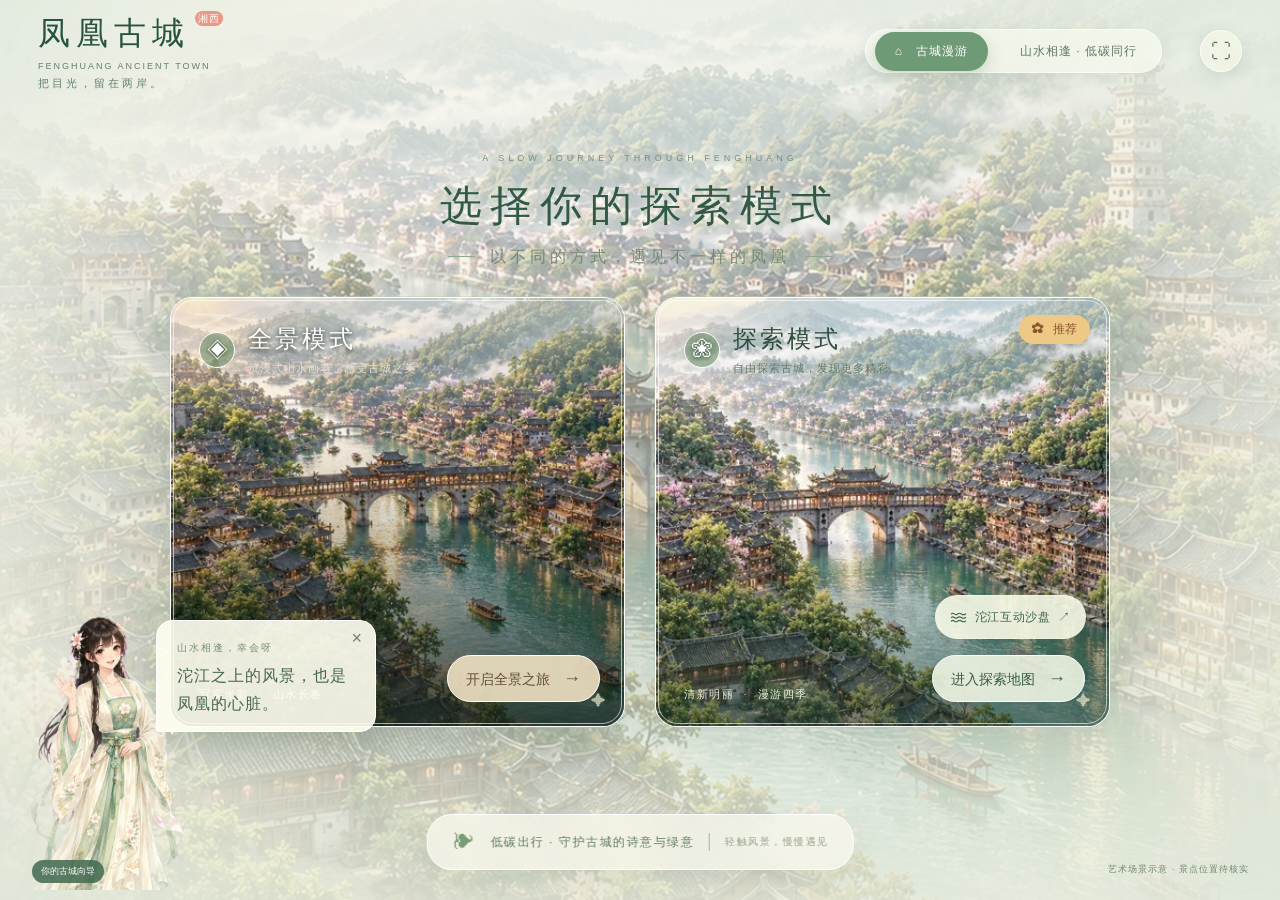
==== commit 8dae5b0b: "Add lazy Tuojiang interactive sandbox with gold intro and safe return" ====
--- a/index.html
+++ b/index.html
@@ -12,6 +12,7 @@
   <link rel="stylesheet" href="scene-upgrade.css">
   <link rel="stylesheet" href="scene-ui.css">
   <link rel="stylesheet" href="scene-refine.css">
+  <link rel="stylesheet" href="tuojiang-experience.css">
   <link rel="stylesheet" href="bridge3d.css">
   <script defer src="data/places.js"></script>
   <script defer src="app.js"></script>
@@ -24,6 +25,7 @@
   <script defer src="scene-layers.js"></script>
   <script defer src="scene-ui.js"></script>
   <script defer src="scene-effects.js"></script>
+  <script defer src="tuojiang-experience.js"></script>
 </head>
 <body data-screen="landing" data-mode="explore" data-season="spring">
   <svg class="icon-defs" xmlns="http://www.w3.org/2000/svg" aria-hidden="true"><defs>
@@ -49,7 +51,7 @@
     <div class="welcome-intro"><p class="spaced-label">A SLOW JOURNEY THROUGH FENGHUANG</p><h1 id="welcome-title">选择你的探索模式</h1><p class="welcome-subtitle"><span></span>以不同的方式，遇见不一样的凤凰<span></span></p></div>
     <div class="mode-cards">
       <button class="mode-card cinematic" data-enter-mode="panorama" aria-label="开启全景之旅，写实光影风格"><img src="assets/preview-cinematic.webp" alt="黛瓦与暖色光影中的古城全景"><span class="mode-card-shade"></span><span class="mode-top"><span class="mode-symbol">◈</span><span><b>全景模式</b><small>沉浸式山水画卷，感受古城之美</small></span></span><span class="mode-bottom"><span class="mode-tags">写实光影 <i>·</i> 山水长卷</span><span class="enter-label">开启全景之旅 <span>→</span></span></span><span class="corner-ornament" aria-hidden="true">✦</span></button>
-      <button class="mode-card fresh" data-enter-mode="explore" aria-label="进入探索地图，清新明丽风格"><img src="assets/preview-spring.webp" alt="花木与碧水环绕的清新古城"><span class="mode-card-shade"></span><span class="recommended">✿ &nbsp; 推荐</span><span class="mode-top"><span class="mode-symbol">❀</span><span><b>探索模式</b><small>自由探索古城，发现更多精彩</small></span></span><span class="mode-bottom"><span class="mode-tags">清新明丽 <i>·</i> 漫游四季</span><span class="enter-label">进入探索地图 <span>→</span></span></span><span class="corner-ornament" aria-hidden="true">✦</span></button>
+      <div class="explore-mode-option"><button class="mode-card fresh" data-enter-mode="explore" aria-label="进入探索地图，清新明丽风格"><img src="assets/preview-spring.webp" alt="花木与碧水环绕的清新古城"><span class="mode-card-shade"></span><span class="recommended">✿ &nbsp; 推荐</span><span class="mode-top"><span class="mode-symbol">❀</span><span><b>探索模式</b><small>自由探索古城，发现更多精彩</small></span></span><span class="mode-bottom"><span class="mode-tags">清新明丽 <i>·</i> 漫游四季</span><span class="enter-label">进入探索地图 <span>→</span></span></span><span class="corner-ornament" aria-hidden="true">✦</span></button><button type="button" class="tuojiang-entry" id="open-tuojiang" aria-label="体验会动的沱江，进入互动沙盘"><svg class="icon" aria-hidden="true"><use href="#i-water"/></svg><span>沱江互动沙盘</span><span aria-hidden="true">↗</span></button></div>
     </div>
     <div class="welcome-footer"><span class="footer-leaf">❧</span><span>低碳出行 · 守护古城的诗意与绿意</span><span class="footer-separator"></span><small>轻触风景，慢慢遇见</small></div>
     <p class="welcome-note">艺术场景示意 · 景点位置待核实</p><p class="rotate-hint">↻ 横屏游览，山水更开阔</p>
--- a/tuojiang-experience.css
+++ b/tuojiang-experience.css
@@ -0,0 +1,31 @@
+/* Optional sandbox entry. The existing two mode cards retain their layout. */
+.mode-cards>.mode-card,.mode-cards>.explore-mode-option{flex:1 1 50%;min-width:0}
+.explore-mode-option{position:relative;flex:1;min-width:0;height:100%;display:flex}
+.explore-mode-option>.mode-card{width:100%;height:100%;min-width:0}
+.tuojiang-entry{position:absolute;z-index:5;right:24px;bottom:88px;display:flex;align-items:center;justify-content:center;gap:8px;min-height:44px;padding:10px 14px;border:1px solid #f6f5dfb3;border-radius:24px;background:#f5f8e5e8;color:#41644b;font-size:12px;letter-spacing:.6px;white-space:nowrap;box-shadow:0 4px 16px #263f302b;cursor:pointer}
+.tuojiang-entry .icon{width:17px;height:17px}.tuojiang-entry:focus-visible{outline:2px solid #416b4d;outline-offset:4px}.tuojiang-entry:active{background:#e1ead6}
+.tuojiang-experience{position:fixed;z-index:600;inset:0;width:100%;height:100%;height:100dvh;background:#000;isolation:isolate;overflow:hidden;color:#e1c17d}
+.tuojiang-experience[hidden]{display:none}
+body.tuojiang-open>.welcome,body.tuojiang-open>.app,body.tuojiang-open>.guide-companion{visibility:hidden}
+.tuojiang-frame-host,.tuojiang-frame{position:absolute;inset:0;width:100%;height:100%;border:0;margin:0;display:block;background:#ece6d9}
+.tuojiang-frame-host{pointer-events:none}.tuojiang-experience[data-state="active"] .tuojiang-frame-host{pointer-events:auto}
+.tuojiang-intro{position:absolute;z-index:2;inset:0;display:flex;flex-direction:column;justify-content:center;align-items:center;gap:30px;background:#000;transition:opacity .55s ease,visibility .55s ease}
+.tuojiang-intro h2{margin:0;padding-left:.2em;color:#dfbf79;font-family:"STSong","Songti SC","SimSun",serif;font-size:clamp(24px,5.5vw,40px);font-weight:400;letter-spacing:.2em;line-height:1.6;text-align:center;text-shadow:0 0 22px #d8b35b1f;animation:tuojiang-title-in .65s ease both}
+.tuojiang-intro-line{width:56px;height:1px;background:linear-gradient(90deg,transparent,#c8a965,transparent);animation:tuojiang-line-in 1.6s ease both}
+.tuojiang-load-status{position:absolute;bottom:calc(42px + env(safe-area-inset-bottom,0px));left:24px;right:24px;margin:0;text-align:center;font-size:12px;color:#b39a69;letter-spacing:1px;line-height:1.9}
+.tuojiang-experience[data-state="active"] .tuojiang-intro{opacity:0;visibility:hidden;pointer-events:none}
+.tuojiang-back{position:absolute;z-index:5;top:calc(16px + env(safe-area-inset-top,0px));left:50%;transform:translateX(-50%);min-height:44px;min-width:112px;padding:10px 16px;border:1px solid #d2b77966;border-radius:24px;background:#15130ddb;color:#dec182;font-size:12px;cursor:pointer}
+.tuojiang-experience[data-state="active"] .tuojiang-back{background:#f6f3e8eb;border-color:#c6d0b4;color:#365847;box-shadow:0 3px 14px #274a3020}
+.tuojiang-back:focus-visible,.tuojiang-retry:focus-visible{outline:2px solid #ddbd75;outline-offset:4px}
+.tuojiang-error{position:absolute;z-index:3;top:58%;left:50%;transform:translateX(-50%);width:min(340px,calc(100% - 44px));text-align:center;color:#c9b286;font-size:13px;line-height:1.9}
+.tuojiang-error[hidden]{display:none}.tuojiang-error p{margin:0 0 18px}
+.tuojiang-retry{min-width:112px;min-height:44px;border:1px solid #b99556;border-radius:24px;background:#b995561c;color:#e0c68b;font-size:13px;cursor:pointer}
+@keyframes tuojiang-title-in{from{opacity:0;translate:0 6px}to{opacity:1;translate:0 0}}
+@keyframes tuojiang-line-in{from{opacity:0;transform:scaleX(.25)}to{opacity:1;transform:scaleX(1)}}
+@media(max-width:680px){
+ .tuojiang-entry{right:12px;left:12px;bottom:88px;padding:8px 9px;gap:6px;font-size:11px;letter-spacing:0;min-height:44px}
+ .tuojiang-entry .icon{width:15px;height:15px}.tuojiang-back{left:auto;right:12px;top:calc(12px + env(safe-area-inset-top,0px));transform:none;min-width:102px;padding-inline:12px}
+ .tuojiang-load-status{bottom:calc(30px + env(safe-area-inset-bottom,0px));font-size:11px}
+}
+@media(max-width:360px){.tuojiang-entry{padding-inline:7px;gap:4px;font-size:10px}}
+@media(prefers-reduced-motion:reduce){.tuojiang-intro{transition:none}.tuojiang-intro h2,.tuojiang-intro-line{animation:none}}
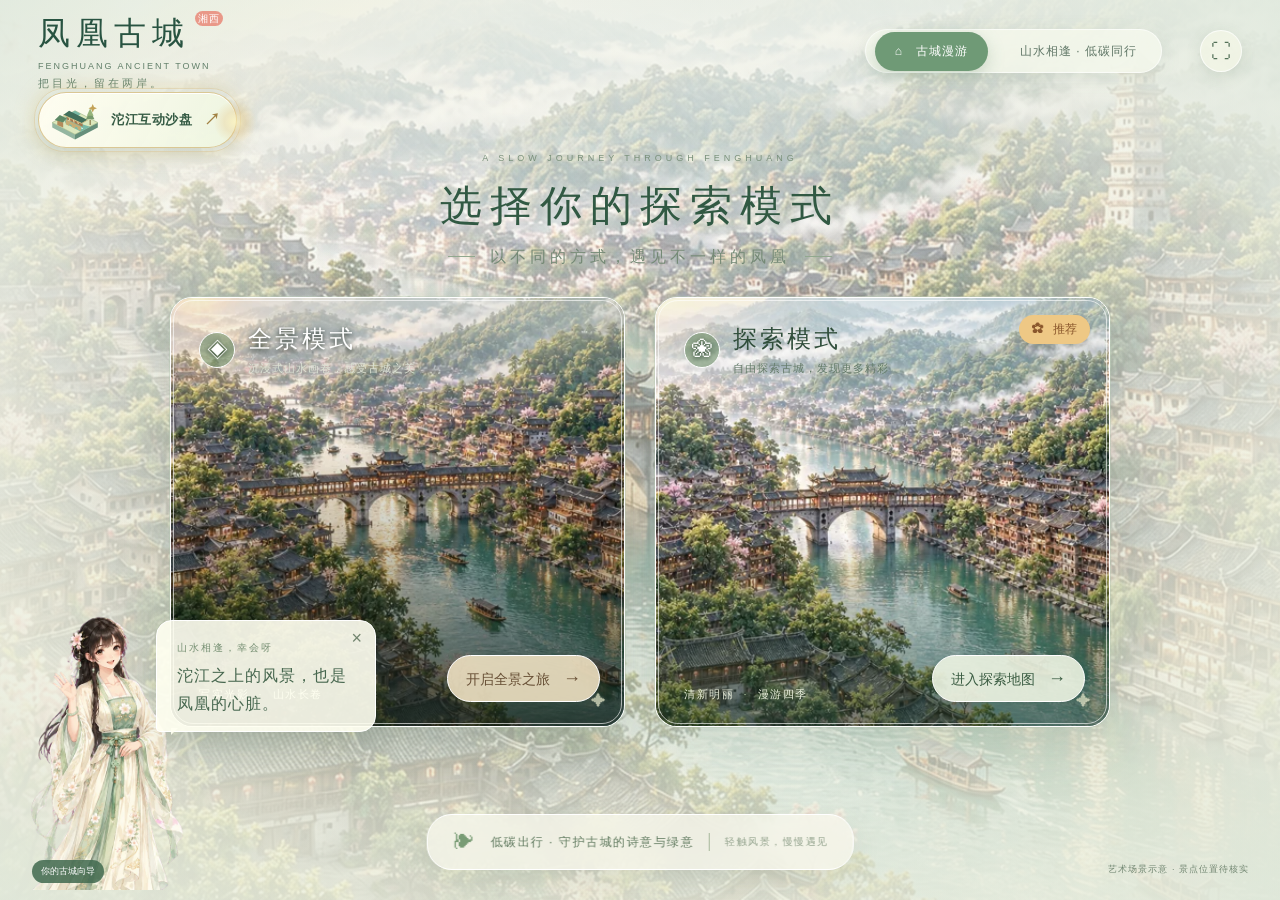
==== commit fff9321e: "Move sandbox entry below home title with diorama icon and soft halo" ====
--- a/index.html
+++ b/index.html
@@ -12,7 +12,7 @@
   <link rel="stylesheet" href="scene-upgrade.css">
   <link rel="stylesheet" href="scene-ui.css">
   <link rel="stylesheet" href="scene-refine.css">
-  <link rel="stylesheet" href="tuojiang-experience.css">
+  <link rel="stylesheet" href="tuojiang-experience.css?v=entry-2">
   <link rel="stylesheet" href="bridge3d.css">
   <script defer src="data/places.js"></script>
   <script defer src="app.js"></script>
@@ -47,11 +47,27 @@
   <section class="welcome" id="welcome" aria-labelledby="welcome-title">
     <img class="welcome-landscape" src="assets/scene-spring.webp" alt="沱江与古城山水艺术场景" fetchpriority="high">
     <div class="welcome-wash"></div><div class="petals" aria-hidden="true"><i></i><i></i><i></i><i></i><i></i><i></i></div>
-    <header class="welcome-header"><a class="wordmark" href="#" aria-label="凤凰古城首页"><span>凤凰古城<i>湘西</i></span><small>FENGHUANG ANCIENT TOWN</small><em>把目光，留在两岸。</em></a><nav class="welcome-nav" aria-label="体验导航"><span class="current">⌂ &nbsp; 古城漫游</span><span>山水相逢 · 低碳同行</span></nav><button class="round-button fullscreen-button" aria-label="进入全屏" title="进入全屏">⛶</button></header>
+    <header class="welcome-header"><a class="wordmark" href="#" aria-label="凤凰古城首页"><span>凤凰古城<i>湘西</i></span><small>FENGHUANG ANCIENT TOWN</small><em>把目光，留在两岸。</em></a>
+      <button type="button" class="tuojiang-entry" id="open-tuojiang" aria-label="体验会动的沱江，进入互动沙盘">
+        <svg class="tuojiang-sandbox-icon" viewBox="0 0 64 54" aria-hidden="true">
+          <path d="m5 30 27 14v6L5 36Z" fill="#94b6a1"/><path d="m32 44 27-14v6L32 50Z" fill="#668f7b"/>
+          <path d="m5 30 27-14 27 14-27 14Z" fill="#dce8bd" stroke="#a5bb8b" stroke-width=".8"/>
+          <path d="m23 21 9-5 7 4c-7 4-10 7-5 10l16 5-11 6-15-8c-5-3-6-7-1-12Z" fill="#79b9a5"/>
+          <path d="m30 21-5 4c-3 4 2 6 8 9l8 3" fill="none" stroke="#d2f0de" stroke-width="1.3" stroke-linecap="round"/>
+          <path d="m21 26 18 9v5l-4-2v-2l-3-1v2l-4-2v-2l-3-1v2l-4-2Z" fill="#c6ad75"/>
+          <path d="m22 22 19 9v4l-19-9Z" fill="#a77a50"/><path d="m25 24 1 4m4-2 1 4m4-2 1 4" stroke="#f4d8a0" stroke-width="1.2"/>
+          <path d="m18 21 7-5 22 11-7 4Z" fill="#426f5b"/><path d="m18 21 22 10 7-4" fill="none" stroke="#d5c58c" stroke-width="1.1" stroke-linejoin="round"/>
+          <path d="m11 27 7 3v6l-7-3Z" fill="#b38b5b"/><path d="m8 27 6-6 8 4-4 5Z" fill="#5d8865"/>
+          <path d="M50 27v6" stroke="#8e8052" stroke-width="1.5"/><path d="m45 26 5-11 5 11Z" fill="#77996c"/><path d="m46 22 4-9 4 9Z" fill="#97b47c"/>
+          <path d="m53 8 1.5 3.5L58 13l-3.5 1.5L53 18l-1.5-3.5L48 13l3.5-1.5Z" fill="#c3a257"/>
+        </svg>
+        <span>沱江互动沙盘</span><span class="tuojiang-entry-arrow" aria-hidden="true">↗</span>
+      </button>
+      <nav class="welcome-nav" aria-label="体验导航"><span class="current">⌂ &nbsp; 古城漫游</span><span>山水相逢 · 低碳同行</span></nav><button class="round-button fullscreen-button" aria-label="进入全屏" title="进入全屏">⛶</button></header>
     <div class="welcome-intro"><p class="spaced-label">A SLOW JOURNEY THROUGH FENGHUANG</p><h1 id="welcome-title">选择你的探索模式</h1><p class="welcome-subtitle"><span></span>以不同的方式，遇见不一样的凤凰<span></span></p></div>
     <div class="mode-cards">
       <button class="mode-card cinematic" data-enter-mode="panorama" aria-label="开启全景之旅，写实光影风格"><img src="assets/preview-cinematic.webp" alt="黛瓦与暖色光影中的古城全景"><span class="mode-card-shade"></span><span class="mode-top"><span class="mode-symbol">◈</span><span><b>全景模式</b><small>沉浸式山水画卷，感受古城之美</small></span></span><span class="mode-bottom"><span class="mode-tags">写实光影 <i>·</i> 山水长卷</span><span class="enter-label">开启全景之旅 <span>→</span></span></span><span class="corner-ornament" aria-hidden="true">✦</span></button>
-      <div class="explore-mode-option"><button class="mode-card fresh" data-enter-mode="explore" aria-label="进入探索地图，清新明丽风格"><img src="assets/preview-spring.webp" alt="花木与碧水环绕的清新古城"><span class="mode-card-shade"></span><span class="recommended">✿ &nbsp; 推荐</span><span class="mode-top"><span class="mode-symbol">❀</span><span><b>探索模式</b><small>自由探索古城，发现更多精彩</small></span></span><span class="mode-bottom"><span class="mode-tags">清新明丽 <i>·</i> 漫游四季</span><span class="enter-label">进入探索地图 <span>→</span></span></span><span class="corner-ornament" aria-hidden="true">✦</span></button><button type="button" class="tuojiang-entry" id="open-tuojiang" aria-label="体验会动的沱江，进入互动沙盘"><svg class="icon" aria-hidden="true"><use href="#i-water"/></svg><span>沱江互动沙盘</span><span aria-hidden="true">↗</span></button></div>
+      <div class="explore-mode-option"><button class="mode-card fresh" data-enter-mode="explore" aria-label="进入探索地图，清新明丽风格"><img src="assets/preview-spring.webp" alt="花木与碧水环绕的清新古城"><span class="mode-card-shade"></span><span class="recommended">✿ &nbsp; 推荐</span><span class="mode-top"><span class="mode-symbol">❀</span><span><b>探索模式</b><small>自由探索古城，发现更多精彩</small></span></span><span class="mode-bottom"><span class="mode-tags">清新明丽 <i>·</i> 漫游四季</span><span class="enter-label">进入探索地图 <span>→</span></span></span><span class="corner-ornament" aria-hidden="true">✦</span></button></div>
     </div>
     <div class="welcome-footer"><span class="footer-leaf">❧</span><span>低碳出行 · 守护古城的诗意与绿意</span><span class="footer-separator"></span><small>轻触风景，慢慢遇见</small></div>
     <p class="welcome-note">艺术场景示意 · 景点位置待核实</p><p class="rotate-hint">↻ 横屏游览，山水更开阔</p>
--- a/tuojiang-experience.css
+++ b/tuojiang-experience.css
@@ -2,8 +2,13 @@
 .mode-cards>.mode-card,.mode-cards>.explore-mode-option{flex:1 1 50%;min-width:0}
 .explore-mode-option{position:relative;flex:1;min-width:0;height:100%;display:flex}
 .explore-mode-option>.mode-card{width:100%;height:100%;min-width:0}
-.tuojiang-entry{position:absolute;z-index:5;right:24px;bottom:88px;display:flex;align-items:center;justify-content:center;gap:8px;min-height:44px;padding:10px 14px;border:1px solid #f6f5dfb3;border-radius:24px;background:#f5f8e5e8;color:#41644b;font-size:12px;letter-spacing:.6px;white-space:nowrap;box-shadow:0 4px 16px #263f302b;cursor:pointer}
-.tuojiang-entry .icon{width:17px;height:17px}.tuojiang-entry:focus-visible{outline:2px solid #416b4d;outline-offset:4px}.tuojiang-entry:active{background:#e1ead6}
+.tuojiang-entry{position:absolute;z-index:5;isolation:isolate;left:0;top:calc(100% + 14px);display:flex;align-items:center;justify-content:center;gap:9px;min-height:56px;padding:4px 16px 4px 9px;border:1px solid #d8c28be6;border-radius:30px;background:linear-gradient(120deg,#fffdf1f5,#edf5dfef);color:#365c45;font-size:13px;font-weight:600;letter-spacing:.6px;white-space:nowrap;box-shadow:0 5px 18px #536e4930,inset 0 1px 0 #fff;cursor:pointer}
+.tuojiang-entry::before{content:"";position:absolute;z-index:-1;inset:-5px;border:1px solid #dbc18573;border-radius:inherit;box-shadow:0 0 18px 4px #e5c47936;pointer-events:none;animation:tuojiang-entry-halo 3.6s ease-in-out infinite}
+.tuojiang-entry::after{content:"";position:absolute;z-index:-1;right:-20px;top:8px;width:42px;height:42px;border-radius:50%;background:radial-gradient(circle,#fff1b3a3 0%,#e9c47f4d 36%,#e9c47f00 73%);pointer-events:none;animation:tuojiang-entry-light 3.6s ease-in-out infinite}
+.tuojiang-sandbox-icon{display:block;width:54px;height:46px;flex:none}.tuojiang-entry-arrow{color:#a18143;font-size:16px;margin-left:2px}.tuojiang-entry:focus-visible{outline:2px solid #416b4d;outline-offset:7px}.tuojiang-entry:hover{background:#fffdec;border-color:#bda063}.tuojiang-entry:active{background:#e1ead6}
+@keyframes tuojiang-entry-halo{0%,100%{opacity:.42;transform:scale(.99)}50%{opacity:1;transform:scale(1.025)}}
+@keyframes tuojiang-entry-light{0%,100%{opacity:.42;transform:scale(.88)}50%{opacity:.92;transform:scale(1.18)}}
+body:not([data-screen="landing"]) .tuojiang-entry::before,body:not([data-screen="landing"]) .tuojiang-entry::after{animation-play-state:paused}
 .tuojiang-experience{position:fixed;z-index:600;inset:0;width:100%;height:100%;height:100dvh;background:#000;isolation:isolate;overflow:hidden;color:#e1c17d}
 .tuojiang-experience[hidden]{display:none}
 body.tuojiang-open>.welcome,body.tuojiang-open>.app,body.tuojiang-open>.guide-companion{visibility:hidden}
@@ -23,9 +28,12 @@
 @keyframes tuojiang-title-in{from{opacity:0;translate:0 6px}to{opacity:1;translate:0 0}}
 @keyframes tuojiang-line-in{from{opacity:0;transform:scaleX(.25)}to{opacity:1;transform:scaleX(1)}}
 @media(max-width:680px){
- .tuojiang-entry{right:12px;left:12px;bottom:88px;padding:8px 9px;gap:6px;font-size:11px;letter-spacing:0;min-height:44px}
- .tuojiang-entry .icon{width:15px;height:15px}.tuojiang-back{left:auto;right:12px;top:calc(12px + env(safe-area-inset-top,0px));transform:none;min-width:102px;padding-inline:12px}
+ .tuojiang-entry{top:calc(100% + 8px);padding:3px 13px 3px 7px;gap:7px;font-size:12px;letter-spacing:.5px;min-height:50px}
+ .tuojiang-sandbox-icon{width:46px;height:42px}.tuojiang-entry-arrow{font-size:14px}.tuojiang-back{left:auto;right:12px;top:calc(12px + env(safe-area-inset-top,0px));transform:none;min-width:102px;padding-inline:12px}
+ .welcome-intro{top:138px;width:100%;padding:0 15px}.welcome-intro .spaced-label{font-size:7px;letter-spacing:2px;margin-bottom:9px}.welcome-intro h1{font-size:28px;letter-spacing:3px}.welcome-intro .welcome-subtitle{font-size:11px;letter-spacing:2px;margin:9px 0}.welcome-intro .welcome-subtitle span{width:16px;margin-inline:8px}
+ .mode-cards{top:238px;height:min(430px,calc(100dvh - 332px))}
  .tuojiang-load-status{bottom:calc(30px + env(safe-area-inset-bottom,0px));font-size:11px}
 }
-@media(max-width:360px){.tuojiang-entry{padding-inline:7px;gap:4px;font-size:10px}}
-@media(prefers-reduced-motion:reduce){.tuojiang-intro{transition:none}.tuojiang-intro h2,.tuojiang-intro-line{animation:none}}
+@media(min-width:681px) and (max-height:520px){.welcome-header{top:12px}.welcome-header .wordmark span{font-size:23px;letter-spacing:3px}.welcome-header .wordmark small{font-size:7px}.welcome-header .wordmark em{font-size:8px;letter-spacing:1px}.tuojiang-entry{top:calc(100% + 8px);min-height:44px;padding-block:2px;font-size:12px}.tuojiang-sandbox-icon{width:40px;height:36px}}
+@media(max-width:680px) and (max-height:500px) and (orientation:landscape){.tuojiang-entry{top:calc(100% + 2px);min-height:44px;padding-block:2px}.tuojiang-sandbox-icon{width:40px;height:36px}.welcome-intro{top:18px;left:210px;right:55px;width:auto;padding:0}.welcome-intro .spaced-label{font-size:6px;letter-spacing:1px;margin-bottom:5px}.welcome-intro h1{font-size:21px;letter-spacing:1px}.welcome-intro .welcome-subtitle{font-size:9px;letter-spacing:1px;margin:7px 0}.mode-cards{top:122px;height:calc(100dvh - 188px)}}
+@media(prefers-reduced-motion:reduce){.tuojiang-intro{transition:none}.tuojiang-intro h2,.tuojiang-intro-line,.tuojiang-entry::before,.tuojiang-entry::after{animation:none}}
